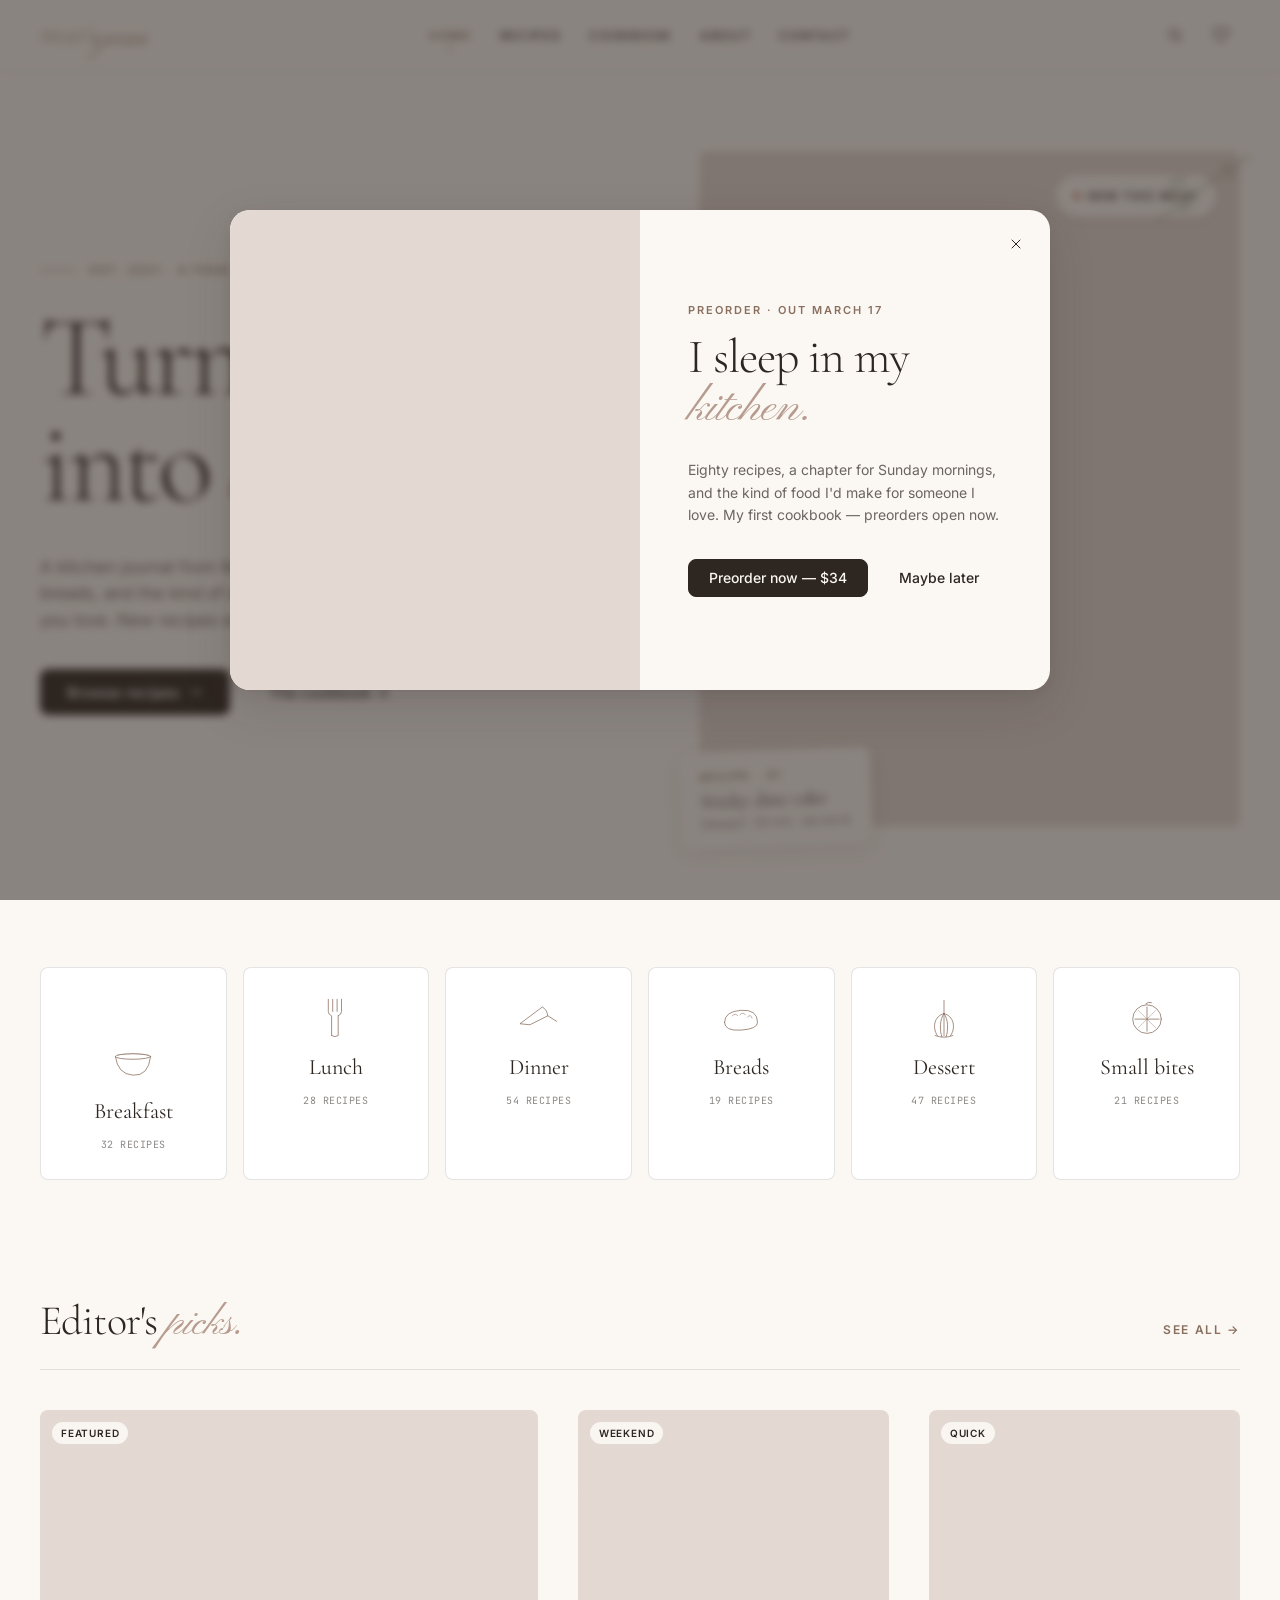
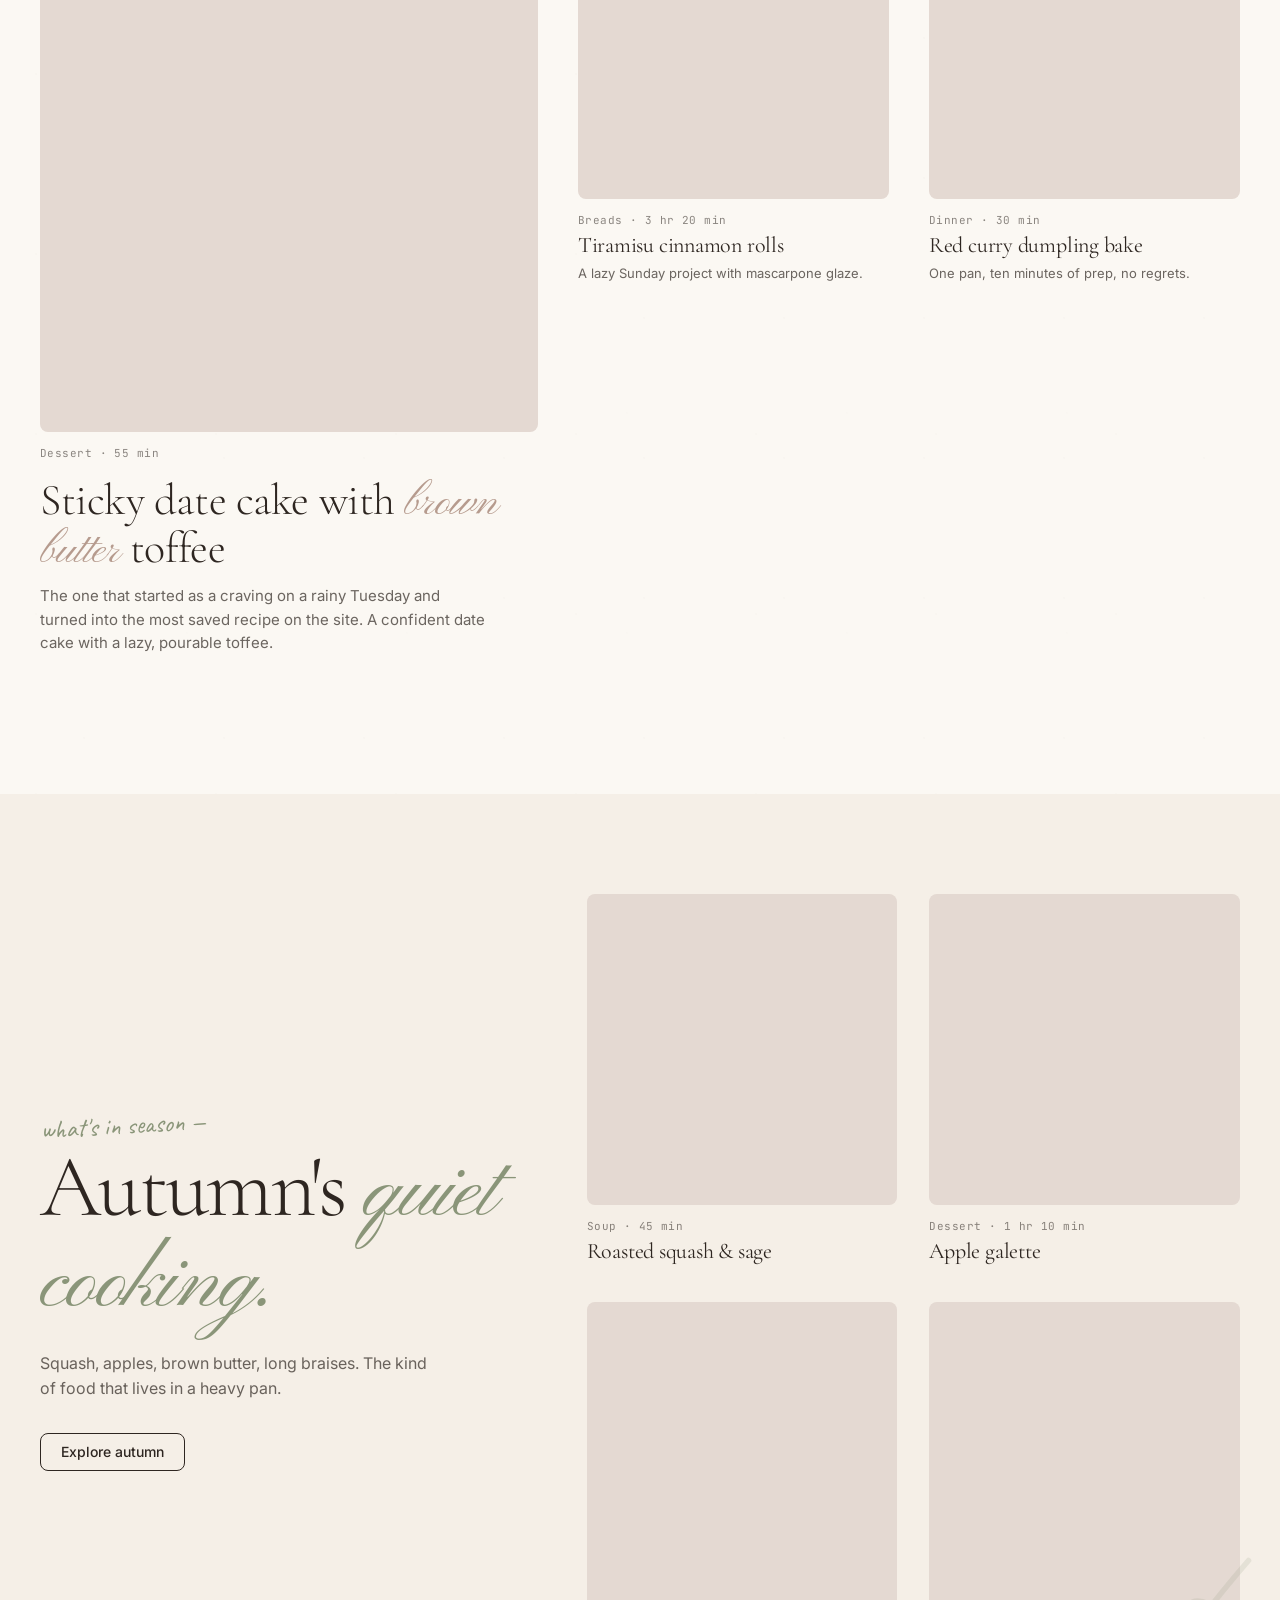
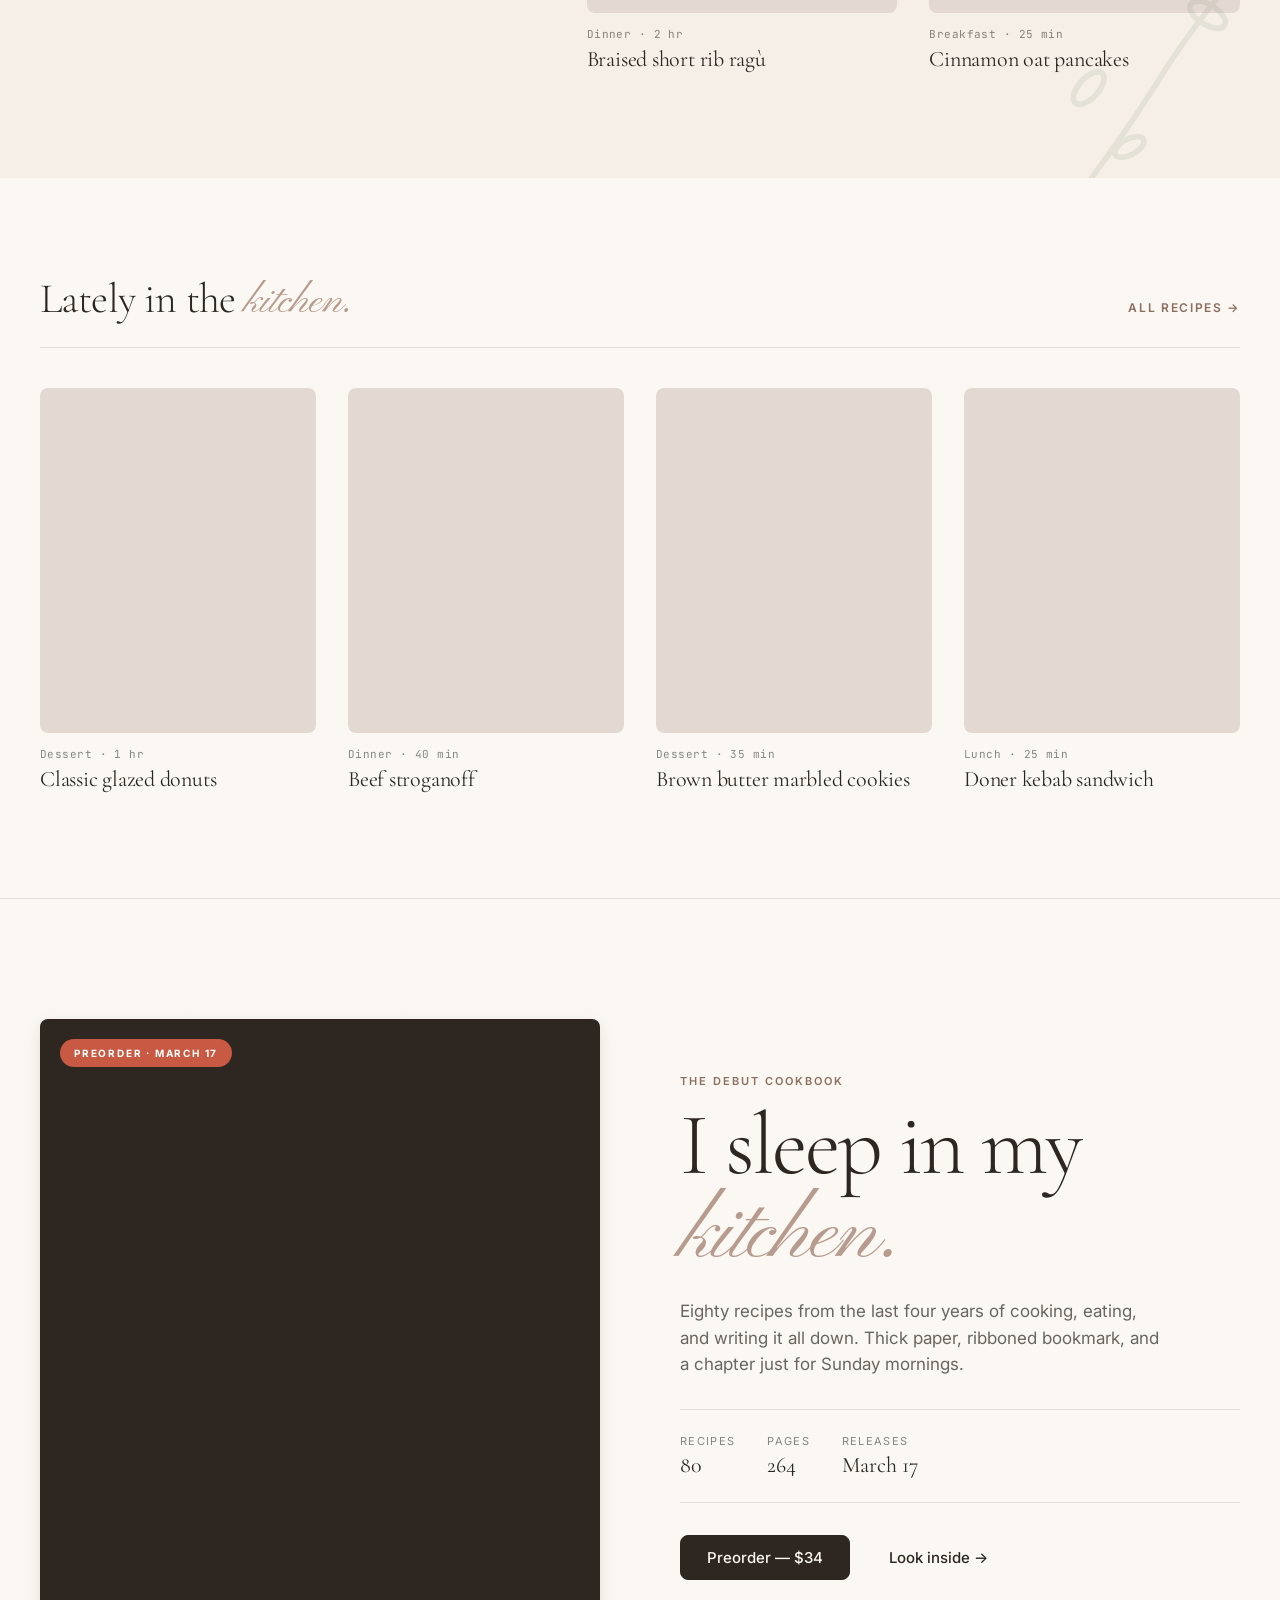
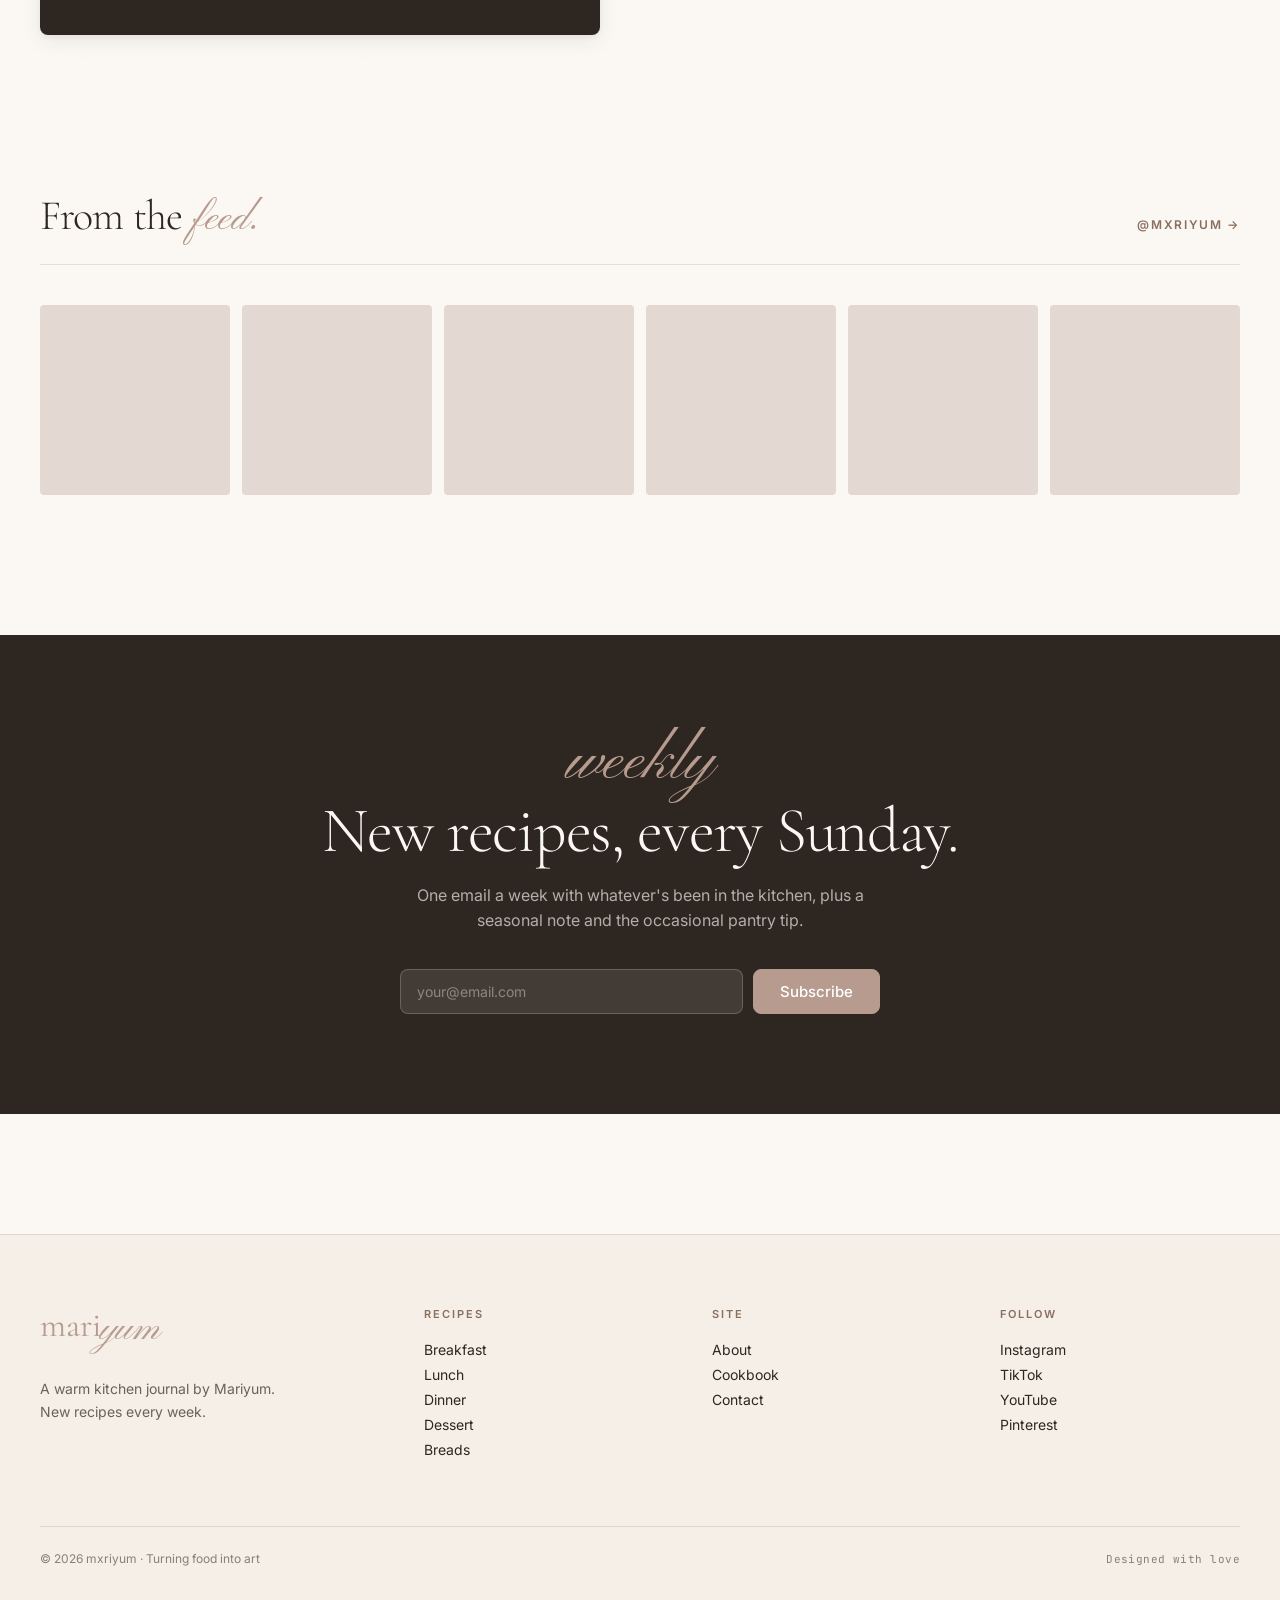
==== index.html @ 87e87f00 "rename home to index" ====
<!doctype html>
<html lang="en">
<head>
<meta charset="utf-8" />
<title>mxriyum — Turning food into art</title>
<meta name="viewport" content="width=device-width, initial-scale=1" />
<link rel="preconnect" href="https://fonts.googleapis.com">
<link rel="preconnect" href="https://fonts.gstatic.com" crossorigin>
<link href="https://fonts.googleapis.com/css2?family=Cormorant+Garamond:ital,wght@0,300;0,400;0,500;1,400&family=Pinyon+Script&family=Caveat:wght@400;500&family=Inter:wght@400;500;600;700&family=JetBrains+Mono:wght@400;500&display=swap" rel="stylesheet">
<link rel="stylesheet" href="site.css" />

<style>
  /* ─── HERO ─── */
  .hero {
    display: grid; grid-template-columns: 1.1fr 1fr; gap: 64px;
    padding: 80px 40px 100px;
    max-width: 1320px; margin: 0 auto;
    align-items: center;
    position: relative;
  }
  .hero-copy { position: relative; }
  .hero-eyebrow { display: flex; align-items: center; gap: 14px; margin-bottom: 28px; }
  .hero-eyebrow .line { flex: none; width: 36px; height: 1px; background: var(--walnut); }
  .hero h1 {
    font-family: 'Cormorant Garamond', serif; font-weight: 300;
    font-size: clamp(64px, 9vw, 124px);
    line-height: 0.92; letter-spacing: -0.035em;
    margin: 0 0 28px;
  }
  .hero h1 em { font-family: 'Pinyon Script', cursive; font-style: normal; color: var(--mauve); letter-spacing: 0; }
  .hero p { font-size: 17px; line-height: 1.55; color: var(--muted-dark); max-width: 44ch; margin: 0 0 36px; }
  .hero-actions { display: flex; gap: 12px; align-items: center; }
  .hero-actions .marginalia { margin-left: 20px; transform: rotate(-4deg); }

  .hero-img {
    aspect-ratio: 4/5;
    background: var(--mauve-100);
    border-radius: var(--r-md);
    background-image: url('https://images.unsplash.com/photo-1519915028121-7d3463d20b13?w=900&auto=format&fit=crop&q=80');
    background-size: cover; background-position: center;
    position: relative;
  }
  .hero-badge {
    position: absolute; top: 24px; right: 24px;
    background: var(--paper); padding: 14px 18px; border-radius: var(--r-pill);
    display: flex; align-items: center; gap: 8px;
    font-size: 11px; font-weight: 600; letter-spacing: 0.14em; text-transform: uppercase;
    box-shadow: var(--e-2);
  }
  .hero-badge .dot { width: 6px; height: 6px; border-radius: 50%; background: var(--tomato); }
  .hero-caption {
    position: absolute; bottom: -20px; left: -20px;
    background: var(--paper); padding: 18px 22px; border-radius: var(--r-md);
    max-width: 260px; box-shadow: var(--e-3);
    transform: rotate(-2deg);
  }
  .hero-caption .eyebrow { margin-bottom: 6px; }
  .hero-caption .name { font-family: 'Cormorant Garamond', serif; font-size: 20px; line-height: 1.1; margin-bottom: 4px; }
  .hero-caption .meta { font-size: 12px; color: var(--muted); }

  .sketch-hero {
    position: absolute; right: -24px; top: -24px;
    color: var(--sage); opacity: 0.5;
    transform: rotate(12deg);
  }

  /* ─── CATEGORY STRIP ─── */
  .cat-strip {
    padding: 40px 40px 80px;
    max-width: 1320px; margin: 0 auto;
    display: grid; grid-template-columns: repeat(6, 1fr); gap: 16px;
  }
  .cat {
    display: flex; flex-direction: column; align-items: center; gap: 14px;
    padding: 28px 12px; text-decoration: none; color: var(--ink);
    border: 1px solid var(--rule); border-radius: var(--r-md);
    background: #fff;
    transition: all 0.2s;
  }
  .cat:hover { border-color: var(--ink); transform: translateY(-2px); box-shadow: var(--e-2); }
  .cat .sketch { color: var(--walnut); }
  .cat .sketch svg { width: 44px; height: 44px; }
  .cat .name { font-family: 'Cormorant Garamond', serif; font-size: 22px; font-weight: 400; }
  .cat .count { font-family: 'JetBrains Mono', monospace; font-size: 10px; color: var(--muted); letter-spacing: 0.05em; }

  /* ─── EDITOR'S PICKS ─── */
  .picks {
    padding: 40px 40px 40px;
    max-width: 1320px; margin: 0 auto;
  }
  .picks-grid {
    display: grid; grid-template-columns: 1.6fr 1fr 1fr; gap: 40px;
  }
  .picks .feature .img { aspect-ratio: 4/5; background-image: url('https://images.unsplash.com/photo-1565299624946-b28f40a0ae38?w=1200&auto=format&fit=crop&q=80'); }
  .picks .b .img { background-image: url('https://images.unsplash.com/photo-1606313564200-e75d5e30476c?w=800&auto=format&fit=crop&q=80'); }
  .picks .c .img { background-image: url('https://images.unsplash.com/photo-1551024506-0bccd828d307?w=800&auto=format&fit=crop&q=80'); }
  .picks .feature .title { font-size: 44px; font-family: 'Cormorant Garamond', serif; font-weight: 300; line-height: 1; margin: 18px 0 10px; }
  .picks .feature .sub { font-size: 15px; line-height: 1.55; color: var(--muted-dark); max-width: 50ch; }

  /* ─── SEASONAL ─── */
  .seasonal {
    background: var(--cream);
    padding: 100px 40px;
    margin-top: 100px;
    position: relative;
    overflow: hidden;
  }
  .seasonal-inner { max-width: 1320px; margin: 0 auto; display: grid; grid-template-columns: 1fr 1.4fr; gap: 80px; align-items: center; }
  .seasonal-head .hand { font-size: 26px; color: var(--sage); display: block; margin-bottom: 12px; transform: rotate(-3deg); }
  .seasonal-head h2 { font-family: 'Cormorant Garamond', serif; font-weight: 300; font-size: clamp(56px, 7vw, 88px); line-height: 0.95; letter-spacing: -0.03em; margin: 0 0 24px; }
  .seasonal-head h2 em { font-family: 'Pinyon Script', cursive; font-style: normal; color: var(--sage); }
  .seasonal-head p { font-size: 16px; line-height: 1.55; color: var(--muted-dark); margin: 0 0 32px; max-width: 40ch; }
  .season-list { display: grid; grid-template-columns: repeat(2, 1fr); gap: 32px; }
  .season-sketch {
    position: absolute; bottom: -60px; right: -40px;
    color: var(--sage); opacity: 0.15;
    transform: rotate(-8deg);
  }
  .season-sketch svg { width: 320px; height: 320px; }

  /* ─── LATEST FEED ─── */
  .latest {
    padding: 100px 40px;
    max-width: 1320px; margin: 0 auto;
  }
  .latest-grid { display: grid; grid-template-columns: repeat(4, 1fr); gap: 32px; }

  /* ─── COOKBOOK SPOTLIGHT ─── */
  .cookbook-row {
    padding: 120px 40px;
    max-width: 1320px; margin: 0 auto;
    display: grid; grid-template-columns: 1fr 1fr; gap: 80px; align-items: center;
    border-top: 1px solid var(--rule);
    position: relative;
  }
  .book-img {
    aspect-ratio: 1/1.1;
    background: var(--ink);
    background-image: url('https://images.unsplash.com/photo-1544030288-e6e6108867e4?w=900&auto=format&fit=crop&q=80');
    background-size: cover; background-position: center;
    border-radius: var(--r-md);
    position: relative;
    box-shadow: var(--e-3);
  }
  .book-tag {
    position: absolute; top: 20px; left: 20px;
    background: var(--tomato); color: #fff;
    padding: 8px 14px; border-radius: var(--r-pill);
    font-size: 10px; font-weight: 700; letter-spacing: 0.18em; text-transform: uppercase;
  }
  .cookbook-copy h2 { font-family: 'Cormorant Garamond', serif; font-weight: 300; font-size: clamp(56px, 7vw, 88px); line-height: 0.95; letter-spacing: -0.03em; margin: 0 0 20px; }
  .cookbook-copy h2 em { font-family: 'Pinyon Script', cursive; font-style: normal; color: var(--mauve); }
  .cookbook-copy .meta { display: flex; gap: 32px; margin: 32px 0; padding: 24px 0; border-top: 1px solid var(--rule); border-bottom: 1px solid var(--rule); }
  .cookbook-copy .meta div .lbl { font-size: 11px; letter-spacing: 0.12em; text-transform: uppercase; color: var(--muted); margin-bottom: 4px; }
  .cookbook-copy .meta div .val { font-family: 'Cormorant Garamond', serif; font-size: 22px; }

  /* ─── INSTA ─── */
  .insta {
    padding: 40px 40px 100px;
    max-width: 1320px; margin: 0 auto;
  }
  .insta-grid { display: grid; grid-template-columns: repeat(6, 1fr); gap: 12px; }
  .insta-grid .cell { aspect-ratio: 1/1; background: var(--mauve-100); background-size: cover; background-position: center; border-radius: 4px; cursor: pointer; transition: transform 0.2s; position: relative; }
  .insta-grid .cell:hover { transform: scale(1.02); }
  .insta-grid .cell::after { content: ''; position: absolute; inset: 0; background: rgba(46,38,33,0); transition: background 0.2s; border-radius: 4px; }
  .insta-grid .cell:hover::after { background: rgba(46,38,33,0.1); }

  /* ─── NEWSLETTER ─── */
  .newsletter-block {
    background: var(--ink); color: var(--paper);
    padding: 100px 40px;
    margin-top: 40px;
  }
  .newsletter-block-inner { max-width: 900px; margin: 0 auto; text-align: center; position: relative; }
  .newsletter-block .script { font-size: 64px; color: var(--mauve); display: block; line-height: 0.9; margin-bottom: 6px; }
  .newsletter-block h2 { font-family: 'Cormorant Garamond', serif; font-weight: 300; font-size: clamp(42px, 5vw, 68px); letter-spacing: -0.02em; line-height: 1; margin: 0 0 20px; }
  .newsletter-block p { font-size: 16px; color: rgba(251,248,243,0.65); max-width: 48ch; margin: 0 auto 36px; line-height: 1.55; }
  .newsletter-ctrl { display: flex; gap: 10px; max-width: 480px; margin: 0 auto; }
  .newsletter-ctrl .input { background: rgba(251,248,243,0.1); border-color: rgba(251,248,243,0.2); color: var(--paper); }
  .newsletter-ctrl .input::placeholder { color: rgba(251,248,243,0.4); }
  .newsletter-ctrl .input:focus { background: rgba(251,248,243,0.15); border-color: var(--paper); box-shadow: 0 0 0 3px rgba(182,155,142,0.3); }
  .newsletter-ctrl .btn { background: var(--mauve); border-color: var(--mauve); color: #fff; }
  .newsletter-ctrl .btn:hover { background: var(--mauve-700); border-color: var(--mauve-700); }

  @media (max-width: 900px) {
    .hero { grid-template-columns: 1fr; padding: 48px 24px; gap: 48px; }
    .cat-strip { grid-template-columns: repeat(3, 1fr); }
    .picks-grid { grid-template-columns: 1fr; }
    .seasonal-inner { grid-template-columns: 1fr; }
    .latest-grid { grid-template-columns: repeat(2, 1fr); }
    .cookbook-row { grid-template-columns: 1fr; padding: 64px 24px; }
    .insta-grid { grid-template-columns: repeat(3, 1fr); }
    .footer-inner { grid-template-columns: 1fr 1fr; }
  }
</style>
</head>
<body>

<!-- NAV -->
<nav class="nav">
  <div class="nav-inner">
    <div class="nav-left">
      <a href="Home.html" style="text-decoration:none;"><span class="logo">mari<span class="yum">yum</span></span></a>
    </div>
    <div class="nav-links">
      <a class="nav-link active" href="Home.html">Home</a>
      <a class="nav-link" href="Browse.html">Recipes</a>
      <a class="nav-link" href="Cookbook.html">Cookbook</a>
      <a class="nav-link" href="About.html">About</a>
      <a class="nav-link" href="Contact.html">Contact</a>
    </div>
    <div class="nav-right">
      <button class="icon-btn" aria-label="Search"><svg viewBox="0 0 24 24" fill="none" stroke="currentColor" stroke-width="1.5" stroke-linecap="round"><circle cx="11" cy="11" r="6.5"/><path d="M20 20l-4.2-4.2"/></svg></button>
      <button class="icon-btn" aria-label="Save"><svg viewBox="0 0 24 24" fill="none" stroke="currentColor" stroke-width="1.5" stroke-linecap="round" stroke-linejoin="round"><path d="M20.8 4.6a5 5 0 00-7.1 0L12 6.4 10.3 4.6a5 5 0 00-7.1 7.1L12 20.5l8.8-8.8a5 5 0 000-7.1z"/></svg></button>
    </div>
  </div>
</nav>

<!-- SKETCHES -->
<svg xmlns="http://www.w3.org/2000/svg" style="display:none">
  <symbol id="sk-whisk" viewBox="0 0 80 80"><g fill="none" stroke="currentColor" stroke-width="1.4" stroke-linecap="round"><path d="M40 8 L40 32"/><path d="M40 32 C 22 36, 18 58, 28 72"/><path d="M40 32 C 58 36, 62 58, 52 72"/><path d="M40 32 C 32 42, 32 62, 36 74"/><path d="M40 32 C 48 42, 48 62, 44 74"/><path d="M40 32 L40 72"/><path d="M24 72 Q 40 78 56 72" /></g></symbol>
  <symbol id="sk-bowl" viewBox="0 0 80 80"><g fill="none" stroke="currentColor" stroke-width="1.4" stroke-linecap="round"><ellipse cx="40" cy="30" rx="32" ry="5"/><path d="M8 30 Q 12 62, 40 64 T 72 30"/><path d="M12 27 Q 40 22 68 27" opacity="0.4"/></g></symbol>
  <symbol id="sk-fork" viewBox="0 0 80 80"><g fill="none" stroke="currentColor" stroke-width="1.4" stroke-linecap="round"><path d="M26 6 V 28 Q 26 34 32 36 L 32 72"/><path d="M34 6 V 28"/><path d="M42 6 V 28"/><path d="M50 6 V 28 Q 50 34 44 36"/><path d="M32 72 Q 38 76 44 72 L 44 36"/></g></symbol>
  <symbol id="sk-sprig" viewBox="0 0 80 80"><g fill="none" stroke="currentColor" stroke-width="1.4" stroke-linecap="round"><path d="M14 68 Q 30 52, 40 40 T 66 14"/><ellipse cx="22" cy="40" rx="5" ry="2.5" transform="rotate(-40 22 40)"/><ellipse cx="54" cy="26" rx="5" ry="2.5" transform="rotate(40 54 26)"/><ellipse cx="30" cy="56" rx="4" ry="2" transform="rotate(-20 30 56)"/></g></symbol>
  <symbol id="sk-loaf" viewBox="0 0 80 80"><g fill="none" stroke="currentColor" stroke-width="1.4" stroke-linecap="round"><path d="M10 48 Q 10 28, 40 26 T 70 48 Q 70 60, 40 62 T 10 48 Z"/><path d="M24 36 Q 30 30, 34 36" opacity="0.7"/><path d="M38 34 Q 44 28, 48 34" opacity="0.7"/><path d="M52 38 Q 58 32, 60 40" opacity="0.7"/></g></symbol>
  <symbol id="sk-citrus" viewBox="0 0 80 80"><g fill="none" stroke="currentColor" stroke-width="1.4" stroke-linecap="round"><circle cx="40" cy="42" r="26"/><path d="M40 20 V 64"/><path d="M18 42 H 62"/><path d="M24 26 L 56 58" opacity="0.5"/><path d="M56 26 L 24 58" opacity="0.5"/><path d="M38 14 Q 42 10 48 12" /></g></symbol>
  <symbol id="sk-knife" viewBox="0 0 80 80"><g fill="none" stroke="currentColor" stroke-width="1.4" stroke-linecap="round"><path d="M6 50 L 46 20 Q 54 24 56 36 L 24 52 Z"/><path d="M56 36 L 72 46"/></g></symbol>
</svg>

<!-- HERO -->
<section class="hero">
  <div class="hero-copy">
    <div class="hero-eyebrow">
      <span class="line"></span>
      <span class="eyebrow">Est. 2021 · A food journal</span>
    </div>
    <h1>Turning food into <em>art.</em></h1>
    <p>A kitchen journal from Mariyum — slow mornings, Sunday breads, and the kind of dessert you'd make for someone you love. New recipes every week.</p>
    <div class="hero-actions">
      <a class="btn primary lg" href="Browse.html">Browse recipes <svg viewBox="0 0 24 24" fill="none" stroke="currentColor" stroke-width="1.5" stroke-linecap="round"><path d="M4 12h16M14 6l6 6-6 6"/></svg></a>
      <a class="btn ghost lg" href="Cookbook.html">The cookbook →</a>
    </div>
  </div>
  <div class="hero-img">
    <div class="hero-badge"><span class="dot"></span>New this week</div>
    <div class="hero-caption">
      <div class="eyebrow">Recipe · 01</div>
      <div class="name">Sticky date cake</div>
      <div class="meta">Dessert · 55 min · serves 8</div>
    </div>
    <div class="sketch-hero sketch"><svg width="120" height="120"><use href="#sk-sprig"/></svg></div>
  </div>
</section>

<!-- CATEGORY STRIP -->
<section class="cat-strip">
  <a class="cat" href="Browse.html?cat=breakfast"><span class="sketch"><svg><use href="#sk-egg"/></svg><svg><use href="#sk-bowl"/></svg></span><span class="name">Breakfast</span><span class="count">32 RECIPES</span></a>
  <a class="cat" href="Browse.html?cat=lunch"><span class="sketch"><svg><use href="#sk-fork"/></svg></span><span class="name">Lunch</span><span class="count">28 RECIPES</span></a>
  <a class="cat" href="Browse.html?cat=dinner"><span class="sketch"><svg><use href="#sk-knife"/></svg></span><span class="name">Dinner</span><span class="count">54 RECIPES</span></a>
  <a class="cat" href="Browse.html?cat=breads"><span class="sketch"><svg><use href="#sk-loaf"/></svg></span><span class="name">Breads</span><span class="count">19 RECIPES</span></a>
  <a class="cat" href="Browse.html?cat=dessert"><span class="sketch"><svg><use href="#sk-whisk"/></svg></span><span class="name">Dessert</span><span class="count">47 RECIPES</span></a>
  <a class="cat" href="Browse.html?cat=appetizers"><span class="sketch"><svg><use href="#sk-citrus"/></svg></span><span class="name">Small bites</span><span class="count">21 RECIPES</span></a>
</section>

<!-- EDITOR'S PICKS -->
<section class="picks">
  <div class="section-head">
    <h2>Editor's <em>picks.</em></h2>
    <a class="link" href="Browse.html">See all →</a>
  </div>
  <div class="picks-grid">
    <a class="recipe-card feature" href="Recipe.html">
      <div class="img">
        <div class="tag-strip"><span class="tag">Featured</span></div>
      </div>
      <span class="meta-mono">Dessert · 55 min</span>
      <div class="title" style="font-size:44px">Sticky date cake with <em style="font-family:'Pinyon Script',cursive;font-style:normal;color:var(--mauve)">brown butter</em> toffee</div>
      <div class="sub">The one that started as a craving on a rainy Tuesday and turned into the most saved recipe on the site. A confident date cake with a lazy, pourable toffee.</div>
    </a>
    <a class="recipe-card b" href="Recipe.html">
      <div class="img"><div class="tag-strip"><span class="tag">Weekend</span></div></div>
      <span class="meta-mono">Breads · 3 hr 20 min</span>
      <h3 class="title">Tiramisu cinnamon rolls</h3>
      <div class="sub">A lazy Sunday project with mascarpone glaze.</div>
    </a>
    <a class="recipe-card c" href="Recipe.html">
      <div class="img"><div class="tag-strip"><span class="tag">Quick</span></div></div>
      <span class="meta-mono">Dinner · 30 min</span>
      <h3 class="title">Red curry dumpling bake</h3>
      <div class="sub">One pan, ten minutes of prep, no regrets.</div>
    </a>
  </div>
</section>

<!-- SEASONAL -->
<section class="seasonal">
  <div class="seasonal-inner">
    <div class="seasonal-head">
      <span class="hand">what's in season —</span>
      <h2>Autumn's <em>quiet cooking.</em></h2>
      <p>Squash, apples, brown butter, long braises. The kind of food that lives in a heavy pan.</p>
      <a class="btn outline" href="Browse.html?season=autumn">Explore autumn</a>
    </div>
    <div class="season-list">
      <a class="recipe-card" href="Recipe.html">
        <div class="img" style="background-image:url('https://images.unsplash.com/photo-1476124369491-e7addf5db371?w=600&auto=format&fit=crop&q=80');aspect-ratio:1/1"></div>
        <span class="meta-mono">Soup · 45 min</span>
        <h3 class="title">Roasted squash &amp; sage</h3>
      </a>
      <a class="recipe-card" href="Recipe.html">
        <div class="img" style="background-image:url('https://images.unsplash.com/photo-1509440159596-0249088772ff?w=600&auto=format&fit=crop&q=80');aspect-ratio:1/1"></div>
        <span class="meta-mono">Dessert · 1 hr 10 min</span>
        <h3 class="title">Apple galette</h3>
      </a>
      <a class="recipe-card" href="Recipe.html">
        <div class="img" style="background-image:url('https://images.unsplash.com/photo-1585478259715-4aa86f58f7f9?w=600&auto=format&fit=crop&q=80');aspect-ratio:1/1"></div>
        <span class="meta-mono">Dinner · 2 hr</span>
        <h3 class="title">Braised short rib ragù</h3>
      </a>
      <a class="recipe-card" href="Recipe.html">
        <div class="img" style="background-image:url('https://images.unsplash.com/photo-1490818387583-1baba5e638af?w=600&auto=format&fit=crop&q=80');aspect-ratio:1/1"></div>
        <span class="meta-mono">Breakfast · 25 min</span>
        <h3 class="title">Cinnamon oat pancakes</h3>
      </a>
    </div>
  </div>
  <div class="season-sketch sketch"><svg><use href="#sk-sprig"/></svg></div>
</section>

<!-- LATEST -->
<section class="latest">
  <div class="section-head">
    <h2>Lately in the <em>kitchen.</em></h2>
    <a class="link" href="Browse.html">All recipes →</a>
  </div>
  <div class="latest-grid">
    <a class="recipe-card" href="Recipe.html">
      <div class="img" style="background-image:url('https://images.unsplash.com/photo-1587314168485-3236d6710814?w=600&auto=format&fit=crop&q=80')"></div>
      <span class="meta-mono">Dessert · 1 hr</span>
      <h3 class="title">Classic glazed donuts</h3>
    </a>
    <a class="recipe-card" href="Recipe.html">
      <div class="img" style="background-image:url('https://images.unsplash.com/photo-1568901346375-23c9450c58cd?w=600&auto=format&fit=crop&q=80')"></div>
      <span class="meta-mono">Dinner · 40 min</span>
      <h3 class="title">Beef stroganoff</h3>
    </a>
    <a class="recipe-card" href="Recipe.html">
      <div class="img" style="background-image:url('https://images.unsplash.com/photo-1486632024304-d6a0c5151a0f?w=600&auto=format&fit=crop&q=80')"></div>
      <span class="meta-mono">Dessert · 35 min</span>
      <h3 class="title">Brown butter marbled cookies</h3>
    </a>
    <a class="recipe-card" href="Recipe.html">
      <div class="img" style="background-image:url('https://images.unsplash.com/photo-1603360946369-dc9bb6258143?w=600&auto=format&fit=crop&q=80')"></div>
      <span class="meta-mono">Lunch · 25 min</span>
      <h3 class="title">Doner kebab sandwich</h3>
    </a>
  </div>
</section>

<!-- COOKBOOK -->
<section class="cookbook-row">
  <div class="book-img"><span class="book-tag">Preorder · March 17</span></div>
  <div class="cookbook-copy">
    <div class="eyebrow" style="margin-bottom:16px">The debut cookbook</div>
    <h2>I sleep in my <em>kitchen.</em></h2>
    <p style="font-size:17px; line-height:1.55; color:var(--muted-dark); max-width:44ch; margin:0">Eighty recipes from the last four years of cooking, eating, and writing it all down. Thick paper, ribboned bookmark, and a chapter just for Sunday mornings.</p>
    <div class="meta">
      <div><div class="lbl">Recipes</div><div class="val">80</div></div>
      <div><div class="lbl">Pages</div><div class="val">264</div></div>
      <div><div class="lbl">Releases</div><div class="val">March 17</div></div>
    </div>
    <div style="display:flex; gap:12px;">
      <a class="btn primary lg" href="Cookbook.html">Preorder — $34</a>
      <a class="btn ghost lg" href="Cookbook.html">Look inside →</a>
    </div>
  </div>
</section>

<!-- INSTA -->
<section class="insta">
  <div class="section-head">
    <h2>From the <em>feed.</em></h2>
    <a class="link" href="https://instagram.com/mxriyum">@mxriyum →</a>
  </div>
  <div class="insta-grid">
    <div class="cell" style="background-image:url('https://images.unsplash.com/photo-1565958011703-44f9829ba187?w=400&auto=format&fit=crop&q=80')"></div>
    <div class="cell" style="background-image:url('https://images.unsplash.com/photo-1606787366850-de6330128bfc?w=400&auto=format&fit=crop&q=80')"></div>
    <div class="cell" style="background-image:url('https://images.unsplash.com/photo-1482049016688-2d3e1b311543?w=400&auto=format&fit=crop&q=80')"></div>
    <div class="cell" style="background-image:url('https://images.unsplash.com/photo-1565299507177-b0ac66763828?w=400&auto=format&fit=crop&q=80')"></div>
    <div class="cell" style="background-image:url('https://images.unsplash.com/photo-1511690656952-34342bb7c2f2?w=400&auto=format&fit=crop&q=80')"></div>
    <div class="cell" style="background-image:url('https://images.unsplash.com/photo-1551782450-a2132b4ba21d?w=400&auto=format&fit=crop&q=80')"></div>
  </div>
</section>

<!-- NEWSLETTER -->
<section class="newsletter-block">
  <div class="newsletter-block-inner">
    <span class="script">weekly</span>
    <h2>New recipes, every Sunday.</h2>
    <p>One email a week with whatever's been in the kitchen, plus a seasonal note and the occasional pantry tip.</p>
    <form class="newsletter-ctrl" onsubmit="event.preventDefault(); this.querySelector('.btn').textContent='subscribed ♡';">
      <input class="input" placeholder="your@email.com"/>
      <button class="btn lg" type="submit">Subscribe</button>
    </form>
  </div>
</section>

<!-- FOOTER -->
<footer class="site-footer">
  <div class="footer-inner">
    <div class="footer-col">
      <span class="logo" style="font-size:34px; margin-bottom:16px; display:inline-flex;">mari<span class="yum">yum</span></span>
      <p style="margin-top:16px;">A warm kitchen journal by Mariyum.<br/>New recipes every week.</p>
    </div>
    <div class="footer-col">
      <h4>Recipes</h4>
      <a href="Browse.html?cat=breakfast">Breakfast</a>
      <a href="Browse.html?cat=lunch">Lunch</a>
      <a href="Browse.html?cat=dinner">Dinner</a>
      <a href="Browse.html?cat=dessert">Dessert</a>
      <a href="Browse.html?cat=breads">Breads</a>
    </div>
    <div class="footer-col">
      <h4>Site</h4>
      <a href="About.html">About</a>
      <a href="Cookbook.html">Cookbook</a>
      <a href="Contact.html">Contact</a>
    </div>
    <div class="footer-col">
      <h4>Follow</h4>
      <a href="#">Instagram</a>
      <a href="#">TikTok</a>
      <a href="#">YouTube</a>
      <a href="#">Pinterest</a>
    </div>
  </div>
  <div class="footer-bottom">
    <span>© 2026 mxriyum · Turning food into art</span>
    <span class="meta-mono">Designed with love</span>
  </div>
</footer>

<!-- COOKBOOK MODAL -->
<div class="modal-backdrop" id="cookbook-modal">
  <div class="modal">
    <button class="modal-close" data-close aria-label="Close"><svg width="16" height="16" viewBox="0 0 24 24" fill="none" stroke="currentColor" stroke-width="1.5" stroke-linecap="round"><path d="M6 6l12 12M18 6L6 18"/></svg></button>
    <div class="modal-img"></div>
    <div class="modal-body">
      <div class="eyebrow">Preorder · out March 17</div>
      <h2>I sleep in my <em>kitchen.</em></h2>
      <div class="sub">Eighty recipes, a chapter for Sunday mornings, and the kind of food I'd make for someone I love. My first cookbook — preorders open now.</div>
      <div style="display:flex; gap:10px;">
        <a class="btn primary" href="Cookbook.html">Preorder now — $34</a>
        <button class="btn ghost" data-close>Maybe later</button>
      </div>
    </div>
  </div>
</div>

<script src="site.js"></script>
</body>
</html>
---- site.css ----
/* mxriyum — shared design system CSS
   Used across all site pages. Tokens ported from the design system. */

:root {
  /* Color */
  --ink: #2E2621;
  --paper: #FBF8F3;
  --cream: #F5EFE7;
  --oat: #EBE3D6;
  --mauve: #B69B8E;
  --mauve-700: #7F6558;
  --mauve-100: #E4D9D2;
  --walnut: #8A6F5F;
  --sage: #8A9579;
  --tomato: #C85943;
  --butter: #E8B94D;
  --berry: #8A3A4E;

  --rule: rgba(46,38,33,0.12);
  --rule-strong: rgba(46,38,33,0.22);
  --muted: rgba(46,38,33,0.55);
  --muted-dark: rgba(46,38,33,0.7);

  /* Spacing */
  --sp-1: 2px; --sp-2: 4px; --sp-3: 8px; --sp-4: 12px;
  --sp-5: 16px; --sp-6: 20px; --sp-7: 24px; --sp-8: 32px;
  --sp-9: 40px; --sp-10: 48px; --sp-11: 64px; --sp-12: 96px;

  /* Radius */
  --r-sm: 4px; --r-md: 8px; --r-lg: 12px; --r-xl: 20px; --r-pill: 999px;

  /* Elevation */
  --e-1: 0 1px 2px rgba(46,38,33,0.06);
  --e-2: 0 2px 8px rgba(46,38,33,0.06), 0 1px 2px rgba(46,38,33,0.04);
  --e-3: 0 6px 20px rgba(46,38,33,0.08), 0 2px 6px rgba(46,38,33,0.05);
  --e-4: 0 16px 48px rgba(46,38,33,0.14), 0 4px 12px rgba(46,38,33,0.08);
}

* { box-sizing: border-box; }
html, body {
  margin: 0; padding: 0;
  background: var(--paper);
  color: var(--ink);
  font-family: 'Inter', -apple-system, BlinkMacSystemFont, 'Segoe UI', system-ui, sans-serif;
  -webkit-font-smoothing: antialiased;
  text-rendering: optimizeLegibility;
  /* paper grain — subtle noise */
  background-image:
    radial-gradient(circle at 20% 30%, rgba(138, 111, 95, 0.025) 0.5px, transparent 1px),
    radial-gradient(circle at 60% 70%, rgba(46, 38, 33, 0.02) 0.5px, transparent 1px),
    radial-gradient(circle at 85% 15%, rgba(138, 149, 121, 0.02) 0.5px, transparent 1px);
  background-size: 180px 180px, 140px 140px, 220px 220px;
}

/* Typography */
.display-serif { font-family: 'Cormorant Garamond', serif; font-weight: 300; letter-spacing: -0.02em; line-height: 0.98; }
.script { font-family: 'Pinyon Script', cursive; }
.hand { font-family: 'Caveat', cursive; font-weight: 400; }
.eyebrow { font-size: 11px; letter-spacing: 0.18em; text-transform: uppercase; font-weight: 600; color: var(--walnut); }
.meta-mono { font-family: 'JetBrains Mono', monospace; font-size: 11px; letter-spacing: 0.04em; color: var(--muted); }

/* Logo */
.logo { font-family: 'Cormorant Garamond', serif; font-weight: 400; display: inline-flex; align-items: baseline; color: var(--mauve); line-height: 1; white-space: nowrap; }
.logo .yum { font-family: 'Pinyon Script', cursive; font-size: 1.15em; margin-left: -0.03em; transform: translateY(0.08em); display: inline-block; letter-spacing: -0.01em; }

/* ─── TOP NAV ─── */
.nav {
  position: sticky; top: 0; z-index: 50;
  background: rgba(251, 248, 243, 0.92);
  backdrop-filter: saturate(1.2) blur(12px);
  -webkit-backdrop-filter: saturate(1.2) blur(12px);
  border-bottom: 1px solid var(--rule);
}
.nav-inner {
  max-width: 1320px;
  margin: 0 auto;
  padding: 16px 40px;
  display: grid;
  grid-template-columns: 1fr auto 1fr;
  align-items: center;
  gap: 32px;
}
.nav-left { display: flex; align-items: center; gap: 28px; }
.nav-right { display: flex; align-items: center; gap: 8px; justify-self: end; }
.nav .logo { font-size: 30px; }

.nav-links { display: flex; gap: 28px; justify-self: center; }
.nav-link {
  font-size: 12px; font-weight: 500;
  color: var(--ink);
  text-decoration: none;
  letter-spacing: 0.14em;
  text-transform: uppercase;
  padding: 6px 0;
  position: relative;
  transition: color 0.15s;
}
.nav-link:hover { color: var(--mauve-700); }
.nav-link.active { color: var(--mauve-700); }
.nav-link.active::after {
  content: ''; position: absolute; bottom: -2px; left: 50%; transform: translateX(-50%);
  width: 4px; height: 4px; border-radius: 50%; background: var(--mauve);
}

.icon-btn {
  width: 38px; height: 38px; border-radius: 50%;
  background: transparent; border: 1px solid transparent;
  display: inline-flex; align-items: center; justify-content: center;
  color: var(--ink); cursor: pointer;
  transition: background 0.15s;
}
.icon-btn:hover { background: var(--cream); }
.icon-btn svg { width: 18px; height: 18px; }

/* ─── BUTTONS ─── */
.btn {
  font-family: 'Inter', sans-serif; font-weight: 500;
  border-radius: var(--r-md);
  border: 1px solid transparent;
  cursor: pointer;
  display: inline-flex; align-items: center; justify-content: center;
  gap: 8px;
  transition: all 0.15s ease;
  font-size: 14px; padding: 11px 20px;
  line-height: 1;
  text-decoration: none;
}
.btn svg { width: 16px; height: 16px; flex-shrink: 0; }
.btn.sm { font-size: 12px; padding: 8px 14px; }
.btn.lg { font-size: 15px; padding: 14px 26px; }
.btn.primary { background: var(--ink); color: var(--paper); border-color: var(--ink); }
.btn.primary:hover { background: #1C1613; }
.btn.outline { background: transparent; color: var(--ink); border-color: var(--ink); }
.btn.outline:hover { background: var(--ink); color: var(--paper); }
.btn.secondary { background: var(--mauve); color: #fff; border-color: var(--mauve); }
.btn.secondary:hover { background: var(--mauve-700); border-color: var(--mauve-700); }
.btn.ghost { background: transparent; color: var(--ink); }
.btn.ghost:hover { background: var(--cream); }
.btn.pill { border-radius: var(--r-pill); }

/* ─── FORM ─── */
.input {
  font-family: 'Inter', sans-serif; font-size: 14px;
  padding: 12px 16px;
  background: var(--paper);
  border: 1px solid var(--rule);
  border-radius: var(--r-md);
  color: var(--ink);
  width: 100%;
  transition: border-color 0.15s, background 0.15s, box-shadow 0.15s;
  line-height: 1.4;
}
.input:focus {
  outline: none; border-color: var(--ink); background: #fff;
  box-shadow: 0 0 0 3px rgba(182,155,142,0.22);
}
.input::placeholder { color: var(--muted); }

/* ─── Chip ─── */
.chip {
  display: inline-flex; align-items: center; gap: 6px;
  padding: 7px 14px;
  font-size: 12px; font-weight: 500;
  background: var(--paper);
  border: 1px solid var(--rule);
  border-radius: var(--r-pill);
  color: var(--ink);
  cursor: pointer;
  transition: all 0.15s;
  text-decoration: none;
  white-space: nowrap;
}
.chip:hover { border-color: var(--ink); }
.chip.active { background: var(--ink); color: var(--paper); border-color: var(--ink); }
.chip.sage   { background: rgba(138,149,121,0.15); border-color: rgba(138,149,121,0.4); color: #5A6B4A; }
.chip.tomato { background: rgba(200,89,67,0.10); border-color: rgba(200,89,67,0.35); color: var(--tomato); }
.chip.butter { background: rgba(232,185,77,0.15); border-color: rgba(232,185,77,0.4); color: #8A6A1A; }

/* ─── FOOTER ─── */
.site-footer {
  margin-top: 120px;
  padding: 72px 40px 48px;
  border-top: 1px solid var(--rule);
  background: var(--cream);
}
.footer-inner { max-width: 1320px; margin: 0 auto; display: grid; grid-template-columns: 1.4fr 1fr 1fr 1fr; gap: 48px; }
.footer-col h4 { font-size: 11px; letter-spacing: 0.18em; text-transform: uppercase; font-weight: 600; color: var(--walnut); margin: 0 0 16px; }
.footer-col a { display: block; color: var(--ink); text-decoration: none; font-size: 14px; padding: 4px 0; }
.footer-col a:hover { color: var(--mauve-700); }
.footer-col p { font-size: 14px; color: var(--muted-dark); line-height: 1.6; margin: 0; }
.footer-bottom { max-width: 1320px; margin: 64px auto 0; padding-top: 24px; border-top: 1px solid var(--rule); display: flex; justify-content: space-between; align-items: center; font-size: 12px; color: var(--muted); }

/* ─── COOKBOOK POPUP ─── */
.modal-backdrop {
  position: fixed; inset: 0; z-index: 100;
  background: rgba(46,38,33,0.55);
  backdrop-filter: blur(4px);
  display: flex; align-items: center; justify-content: center;
  padding: 24px;
  opacity: 0; pointer-events: none;
  transition: opacity 0.3s;
}
.modal-backdrop.show { opacity: 1; pointer-events: auto; }
.modal {
  background: var(--paper);
  border-radius: var(--r-xl);
  max-width: 820px; width: 100%;
  max-height: 90vh;
  box-shadow: var(--e-4);
  display: grid; grid-template-columns: 1fr 1fr;
  overflow: hidden;
  position: relative;
  transform: translateY(20px) scale(0.98);
  transition: transform 0.3s;
}
.modal-backdrop.show .modal { transform: translateY(0) scale(1); }
.modal-close {
  position: absolute; top: 16px; right: 16px; z-index: 2;
  width: 36px; height: 36px; border-radius: 50%;
  background: rgba(251,248,243,0.9);
  border: none; cursor: pointer;
  display: flex; align-items: center; justify-content: center;
  color: var(--ink);
}
.modal-img {
  background: var(--mauve-100);
  background-image: url('https://images.unsplash.com/photo-1589308078059-be1415eab4c3?w=600&auto=format&fit=crop&q=80');
  background-size: cover; background-position: center;
  min-height: 480px;
}
.modal-body { padding: 56px 48px; display: flex; flex-direction: column; justify-content: center; }
.modal-body .eyebrow { margin-bottom: 16px; }
.modal-body h2 { font-family: 'Cormorant Garamond', serif; font-weight: 300; font-size: 48px; letter-spacing: -0.02em; line-height: 1; margin: 0 0 6px; }
.modal-body h2 em { font-family: 'Pinyon Script', cursive; font-style: normal; color: var(--mauve); }
.modal-body .sub { font-size: 14px; color: var(--muted-dark); line-height: 1.6; margin: 20px 0 32px; }
.modal-body .btn { align-self: flex-start; }

@media (max-width: 720px) {
  .modal { grid-template-columns: 1fr; }
  .modal-img { min-height: 240px; }
  .modal-body { padding: 32px 24px; }
}

/* ─── Sketch (SVG) helpers ─── */
.sketch { color: var(--walnut); display: inline-block; }
.sketch svg { display: block; }

/* ─── Recipe card ─── */
.recipe-card {
  display: block;
  text-decoration: none;
  color: var(--ink);
  background: transparent;
  border-radius: var(--r-md);
  transition: transform 0.3s ease;
}
.recipe-card:hover { transform: translateY(-2px); }
.recipe-card .img {
  aspect-ratio: 4 / 5;
  background: var(--mauve-100);
  background-size: cover; background-position: center;
  border-radius: var(--r-md);
  margin-bottom: 14px;
  overflow: hidden;
  position: relative;
}
.recipe-card .meta-mono { display: block; margin-bottom: 6px; }
.recipe-card .title { font-family: 'Cormorant Garamond', serif; font-weight: 400; font-size: 22px; line-height: 1.15; letter-spacing: -0.01em; margin: 0 0 6px; }
.recipe-card .sub { font-size: 13px; color: var(--muted-dark); line-height: 1.4; }

/* Tag strip */
.tag-strip { display: flex; gap: 6px; position: absolute; top: 12px; left: 12px; }
.tag-strip .tag { background: rgba(251,248,243,0.92); backdrop-filter: blur(6px); font-size: 10px; font-weight: 600; letter-spacing: 0.08em; text-transform: uppercase; padding: 5px 9px; border-radius: var(--r-pill); color: var(--ink); }

/* Section heads */
.section-head {
  display: flex; justify-content: space-between; align-items: baseline;
  padding-bottom: 24px; border-bottom: 1px solid var(--rule);
  margin-bottom: 40px; gap: 24px;
}
.section-head h2 { font-family: 'Cormorant Garamond', serif; font-weight: 300; font-size: 42px; margin: 0; letter-spacing: -0.02em; line-height: 1; }
.section-head h2 em { font-family: 'Pinyon Script', cursive; font-style: normal; color: var(--mauve); }
.section-head .link { font-size: 12px; letter-spacing: 0.14em; text-transform: uppercase; font-weight: 600; color: var(--walnut); text-decoration: none; }
.section-head .link:hover { color: var(--ink); }

/* container */
.container { max-width: 1320px; margin: 0 auto; padding: 0 40px; }

/* marginalia (handwritten notes) */
.marginalia {
  font-family: 'Caveat', cursive;
  font-size: 22px;
  color: var(--walnut);
  line-height: 1.2;
}
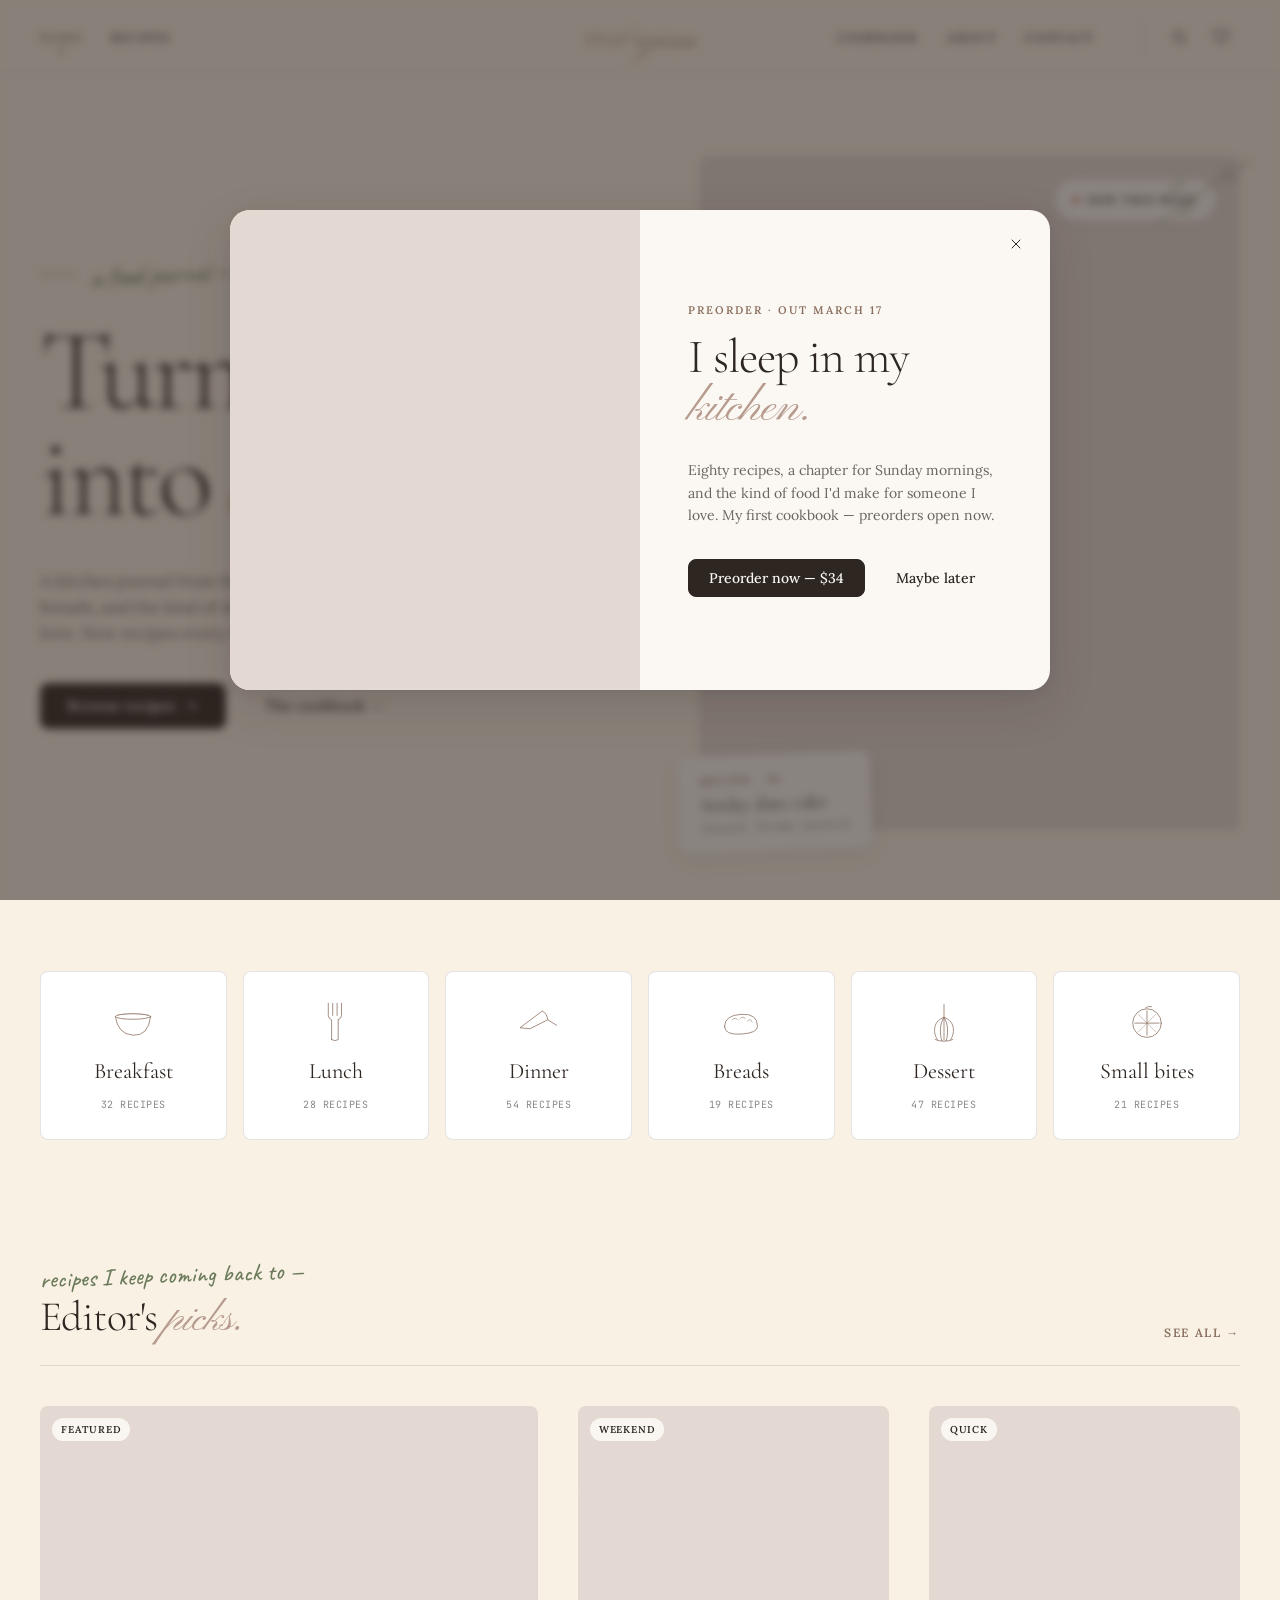
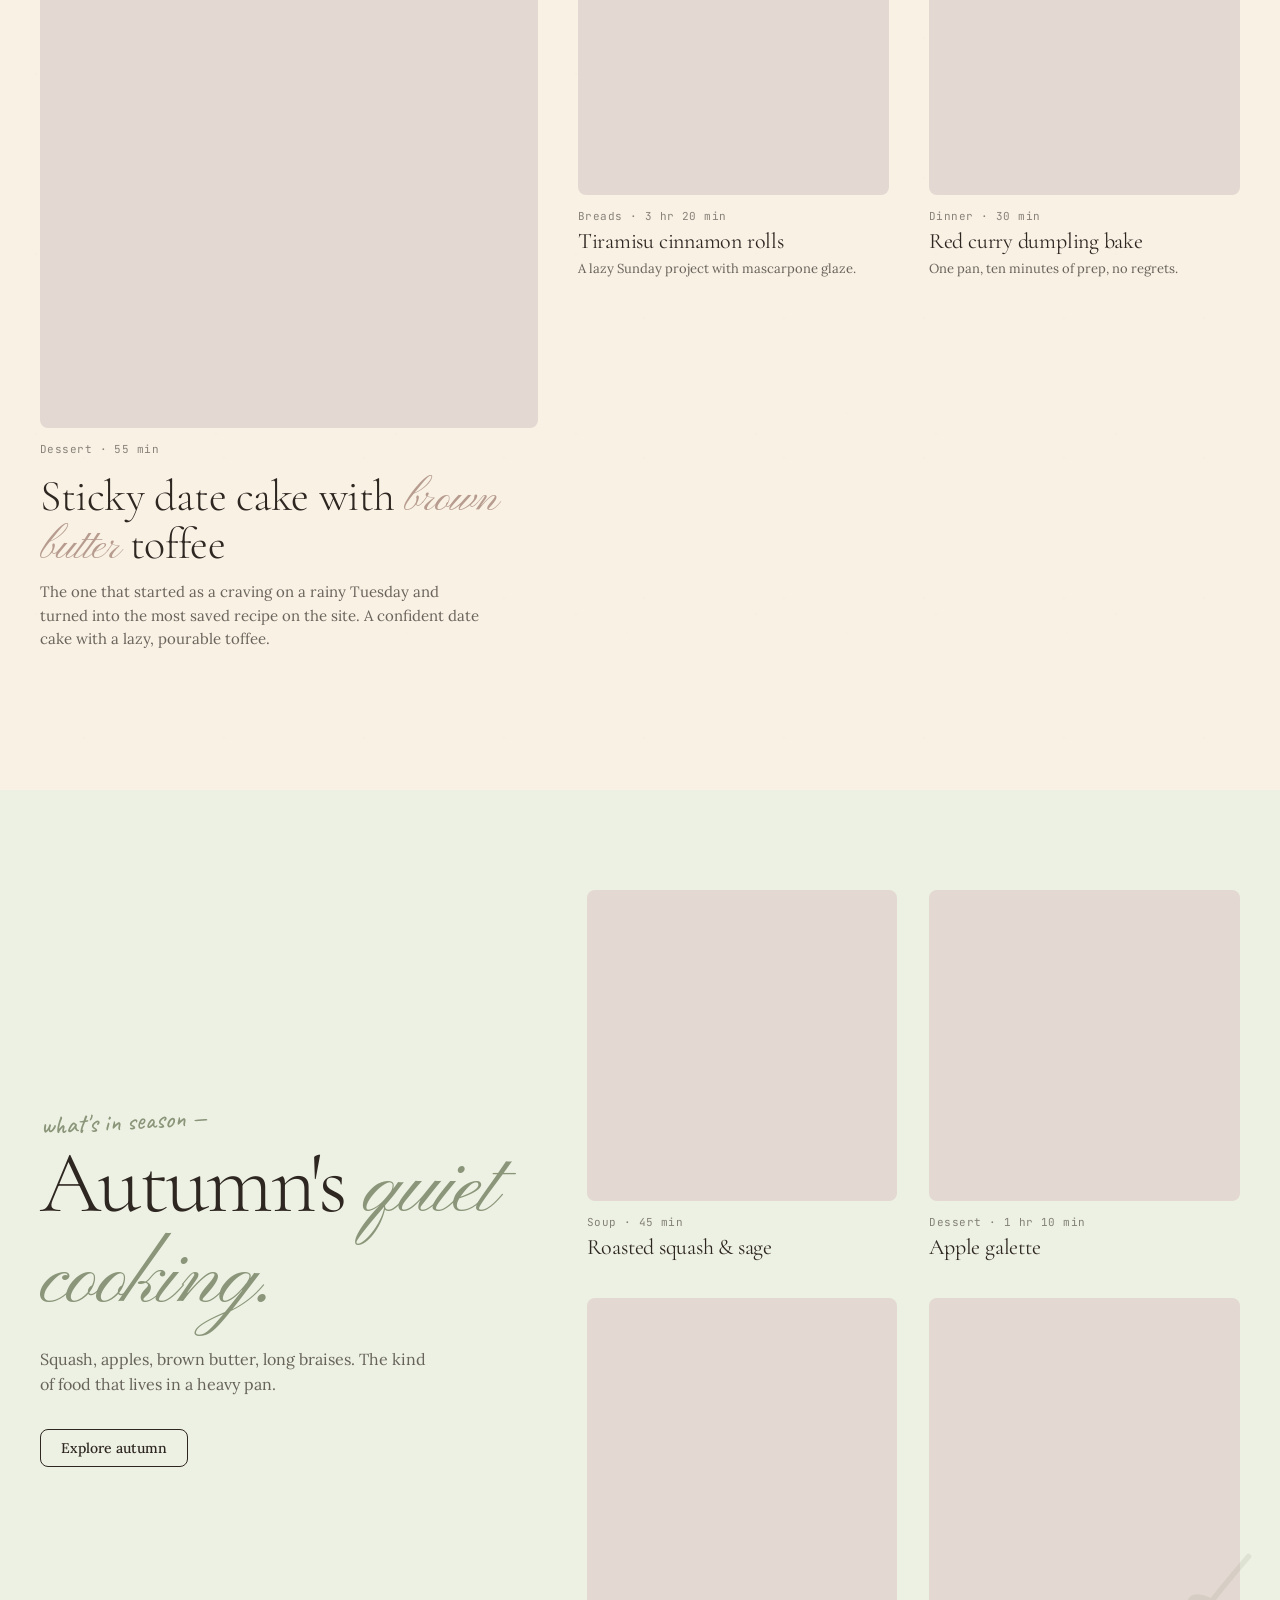
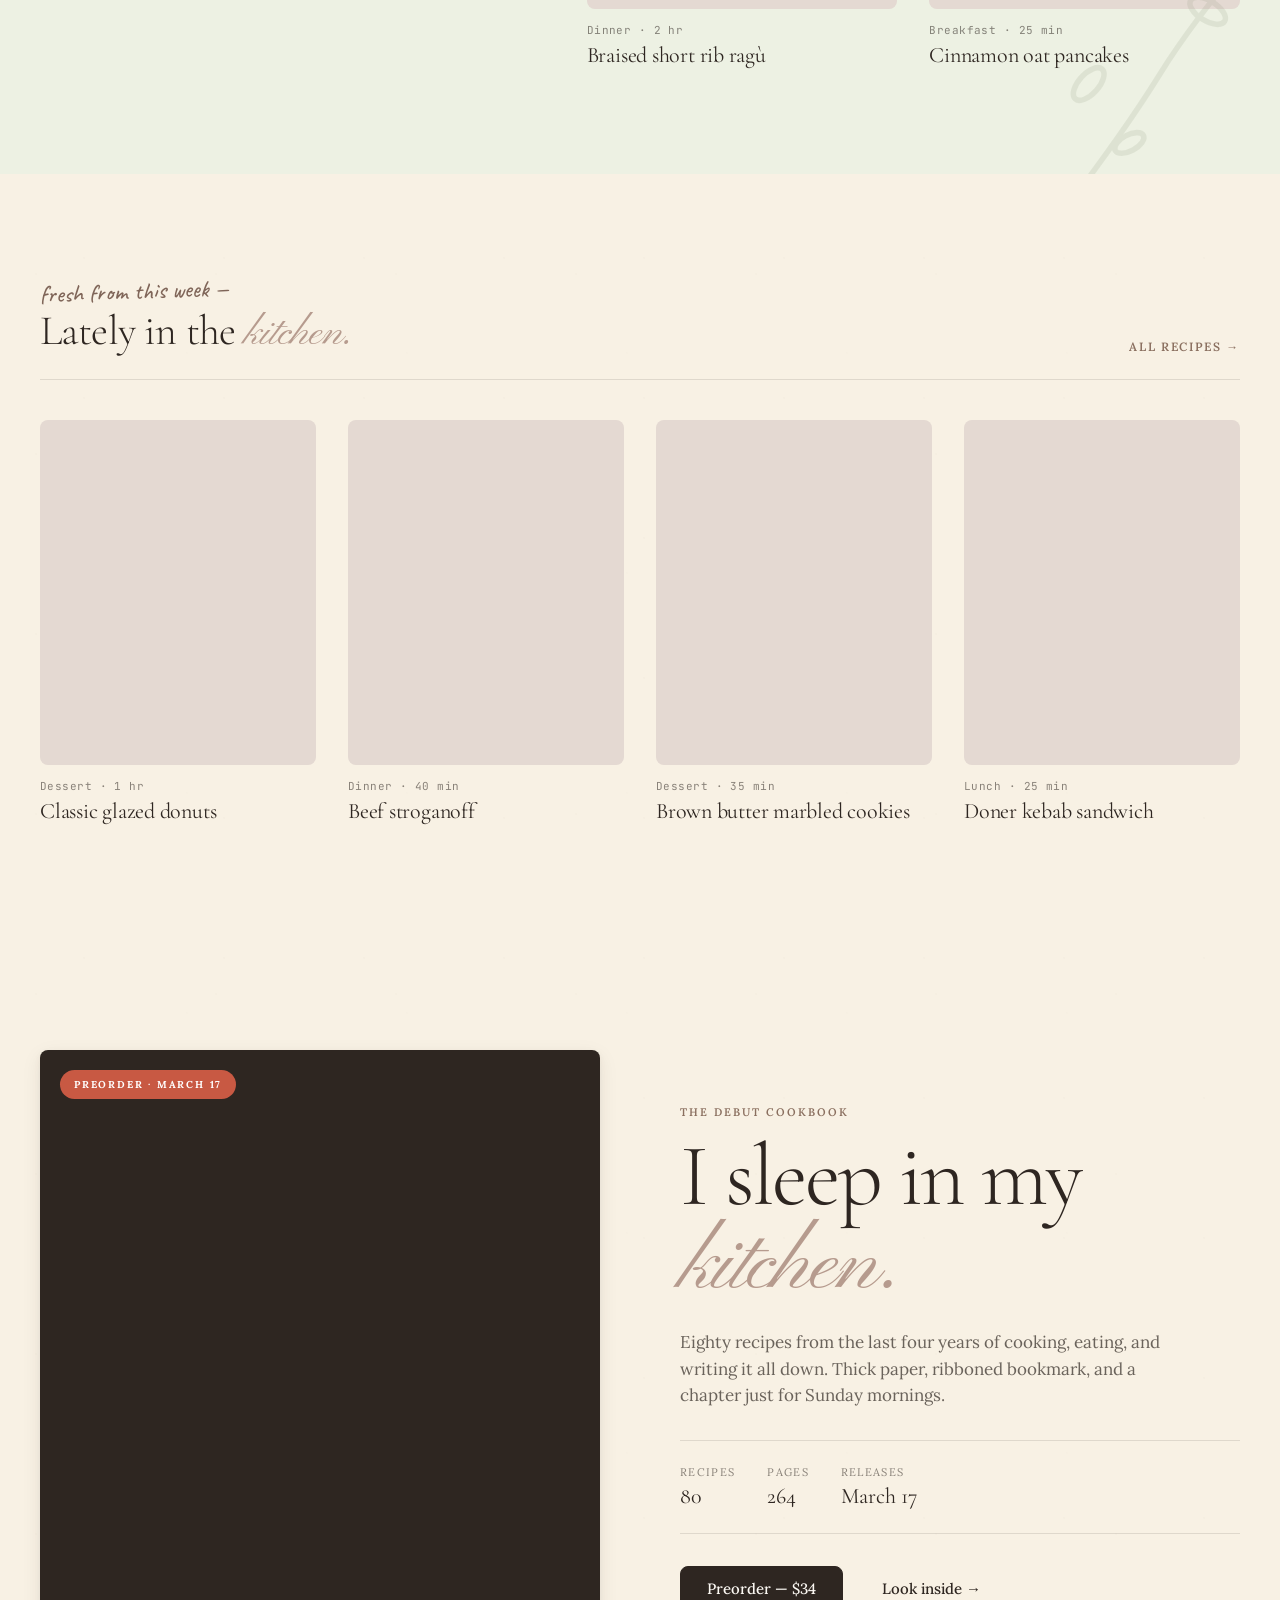
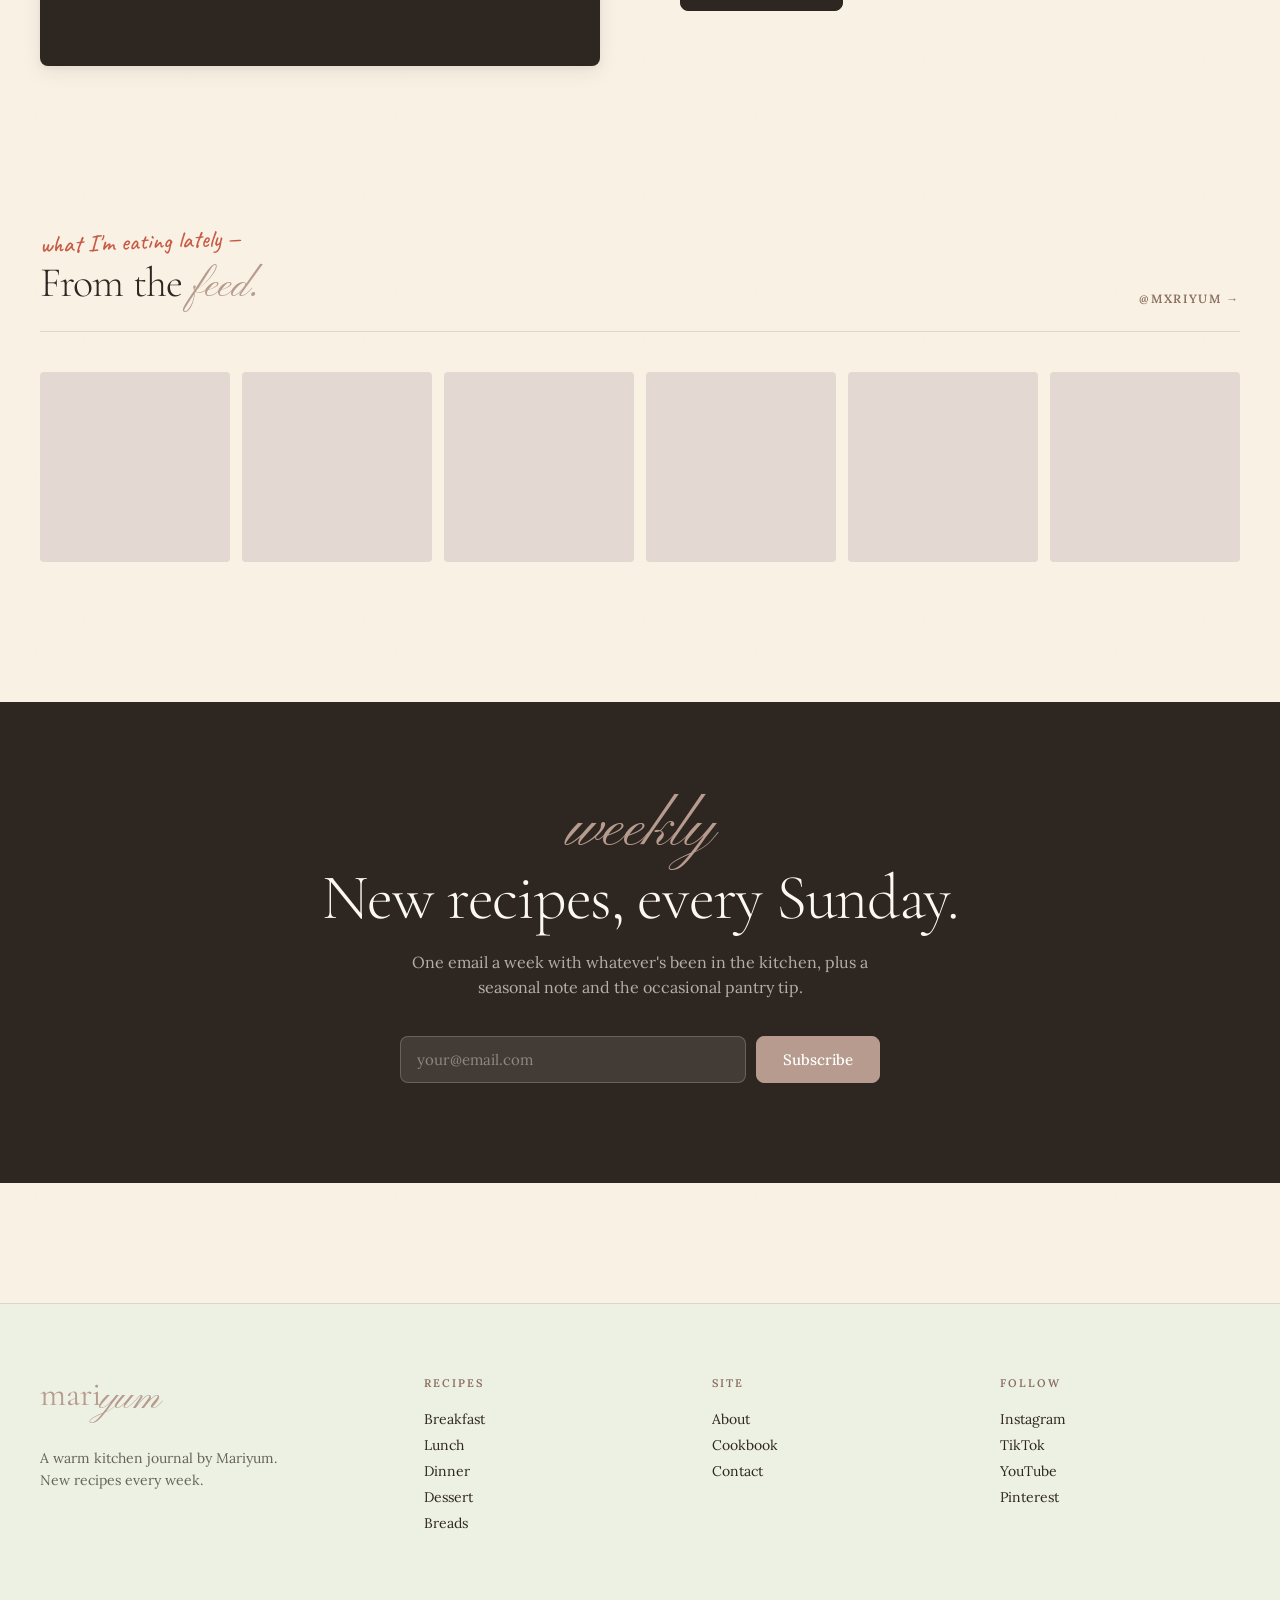
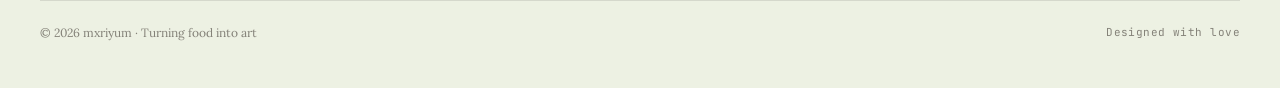
==== commit 8f5e2ad7: "fix breakfast icon alignment" ====
--- a/index.html
+++ b/index.html
@@ -6,7 +6,7 @@
 <meta name="viewport" content="width=device-width, initial-scale=1" />
 <link rel="preconnect" href="https://fonts.googleapis.com">
 <link rel="preconnect" href="https://fonts.gstatic.com" crossorigin>
-<link href="https://fonts.googleapis.com/css2?family=Cormorant+Garamond:ital,wght@0,300;0,400;0,500;1,400&family=Pinyon+Script&family=Caveat:wght@400;500&family=Inter:wght@400;500;600;700&family=JetBrains+Mono:wght@400;500&display=swap" rel="stylesheet">
+<link href="https://fonts.googleapis.com/css2?family=Cormorant+Garamond:ital,wght@0,300;0,400;0,500;1,400&family=Pinyon+Script&family=Caveat:wght@400;500;600;700&family=Lora:ital,wght@0,400;0,500;0,600;0,700;1,400;1,500&family=Inter:wght@400;500;600;700&family=JetBrains+Mono:wght@400;500&display=swap" rel="stylesheet">
 <link rel="stylesheet" href="site.css" />
 
 <style>
@@ -20,7 +20,8 @@
   }
   .hero-copy { position: relative; }
   .hero-eyebrow { display: flex; align-items: center; gap: 14px; margin-bottom: 28px; }
-  .hero-eyebrow .line { flex: none; width: 36px; height: 1px; background: var(--walnut); }
+  .hero-eyebrow .line { flex: none; width: 36px; height: 1px; background: var(--sage-deep); }
+  .hero-eyebrow .hand { font-size: 26px; color: var(--sage-deep); transform: rotate(-3deg); }
   .hero h1 {
     font-family: 'Cormorant Garamond', serif; font-weight: 300;
     font-size: clamp(64px, 9vw, 124px);
@@ -99,7 +100,7 @@
 
   /* ─── SEASONAL ─── */
   .seasonal {
-    background: var(--cream);
+    background: var(--sage-tint);
     padding: 100px 40px;
     margin-top: 100px;
     position: relative;
@@ -130,7 +131,6 @@
     padding: 120px 40px;
     max-width: 1320px; margin: 0 auto;
     display: grid; grid-template-columns: 1fr 1fr; gap: 80px; align-items: center;
-    border-top: 1px solid var(--rule);
     position: relative;
   }
   .book-img {
@@ -199,19 +199,21 @@
 <!-- NAV -->
 <nav class="nav">
   <div class="nav-inner">
-    <div class="nav-left">
-      <a href="Home.html" style="text-decoration:none;"><span class="logo">mari<span class="yum">yum</span></span></a>
-    </div>
-    <div class="nav-links">
-      <a class="nav-link active" href="Home.html">Home</a>
-      <a class="nav-link" href="Browse.html">Recipes</a>
-      <a class="nav-link" href="Cookbook.html">Cookbook</a>
-      <a class="nav-link" href="About.html">About</a>
-      <a class="nav-link" href="Contact.html">Contact</a>
-    </div>
-    <div class="nav-right">
-      <button class="icon-btn" aria-label="Search"><svg viewBox="0 0 24 24" fill="none" stroke="currentColor" stroke-width="1.5" stroke-linecap="round"><circle cx="11" cy="11" r="6.5"/><path d="M20 20l-4.2-4.2"/></svg></button>
-      <button class="icon-btn" aria-label="Save"><svg viewBox="0 0 24 24" fill="none" stroke="currentColor" stroke-width="1.5" stroke-linecap="round" stroke-linejoin="round"><path d="M20.8 4.6a5 5 0 00-7.1 0L12 6.4 10.3 4.6a5 5 0 00-7.1 7.1L12 20.5l8.8-8.8a5 5 0 000-7.1z"/></svg></button>
+    <div class="nav-links-left">
+        <a class="nav-link active" href="index.html">Home</a>
+        <a class="nav-link" href="Browse.html">Recipes</a>
+    </div>
+    <div class="nav-center">
+      <a href="index.html" style="text-decoration:none;"><span class="logo">mari<span class="yum">yum</span></span></a>
+    </div>
+    <div class="nav-links-right">
+        <a class="nav-link" href="Cookbook.html">Cookbook</a>
+        <a class="nav-link" href="About.html">About</a>
+        <a class="nav-link" href="Contact.html">Contact</a>
+      <span class="nav-icons">
+        <button class="icon-btn" aria-label="Search"><svg viewBox="0 0 24 24" fill="none" stroke="currentColor" stroke-width="1.5" stroke-linecap="round"><circle cx="11" cy="11" r="6.5"/><path d="M20 20l-4.2-4.2"/></svg></button>
+        <button class="icon-btn" aria-label="Save"><svg viewBox="0 0 24 24" fill="none" stroke="currentColor" stroke-width="1.5" stroke-linecap="round" stroke-linejoin="round"><path d="M20.8 4.6a5 5 0 00-7.1 0L12 6.4 10.3 4.6a5 5 0 00-7.1 7.1L12 20.5l8.8-8.8a5 5 0 000-7.1z"/></svg></button>
+      </span>
     </div>
   </div>
 </nav>
@@ -232,7 +234,7 @@
   <div class="hero-copy">
     <div class="hero-eyebrow">
       <span class="line"></span>
-      <span class="eyebrow">Est. 2021 · A food journal</span>
+      <span class="hand">a food journal —</span>
     </div>
     <h1>Turning food into <em>art.</em></h1>
     <p>A kitchen journal from Mariyum — slow mornings, Sunday breads, and the kind of dessert you'd make for someone you love. New recipes every week.</p>
@@ -254,7 +256,7 @@
 
 <!-- CATEGORY STRIP -->
 <section class="cat-strip">
-  <a class="cat" href="Browse.html?cat=breakfast"><span class="sketch"><svg><use href="#sk-egg"/></svg><svg><use href="#sk-bowl"/></svg></span><span class="name">Breakfast</span><span class="count">32 RECIPES</span></a>
+  <a class="cat" href="Browse.html?cat=breakfast"><span class="sketch"><svg><use href="#sk-bowl"/></svg></span><span class="name">Breakfast</span><span class="count">32 RECIPES</span></a>
   <a class="cat" href="Browse.html?cat=lunch"><span class="sketch"><svg><use href="#sk-fork"/></svg></span><span class="name">Lunch</span><span class="count">28 RECIPES</span></a>
   <a class="cat" href="Browse.html?cat=dinner"><span class="sketch"><svg><use href="#sk-knife"/></svg></span><span class="name">Dinner</span><span class="count">54 RECIPES</span></a>
   <a class="cat" href="Browse.html?cat=breads"><span class="sketch"><svg><use href="#sk-loaf"/></svg></span><span class="name">Breads</span><span class="count">19 RECIPES</span></a>
@@ -265,7 +267,7 @@
 <!-- EDITOR'S PICKS -->
 <section class="picks">
   <div class="section-head">
-    <h2>Editor's <em>picks.</em></h2>
+    <div><span class="hand" style="font-family:'Caveat',cursive;font-size:24px;color:var(--sage-deep);display:block;margin-bottom:6px;transform:rotate(-2deg);">recipes I keep coming back to —</span><h2>Editor's <em>picks.</em></h2></div>
     <a class="link" href="Browse.html">See all →</a>
   </div>
   <div class="picks-grid">
@@ -330,7 +332,7 @@
 <!-- LATEST -->
 <section class="latest">
   <div class="section-head">
-    <h2>Lately in the <em>kitchen.</em></h2>
+    <div><span class="hand" style="font-family:'Caveat',cursive;font-size:24px;color:var(--mauve-700);display:block;margin-bottom:6px;transform:rotate(-2deg);">fresh from this week —</span><h2>Lately in the <em>kitchen.</em></h2></div>
     <a class="link" href="Browse.html">All recipes →</a>
   </div>
   <div class="latest-grid">
@@ -379,7 +381,7 @@
 <!-- INSTA -->
 <section class="insta">
   <div class="section-head">
-    <h2>From the <em>feed.</em></h2>
+    <div><span class="hand" style="font-family:'Caveat',cursive;font-size:24px;color:var(--tomato);display:block;margin-bottom:6px;transform:rotate(-2deg);">what I'm eating lately —</span><h2>From the <em>feed.</em></h2></div>
     <a class="link" href="https://instagram.com/mxriyum">@mxriyum →</a>
   </div>
   <div class="insta-grid">
--- a/site.css
+++ b/site.css
@@ -12,9 +12,14 @@
   --mauve-100: #E4D9D2;
   --walnut: #8A6F5F;
   --sage: #8A9579;
+  --sage-deep: #6B7A5A;
+  --sage-soft: #DCE3CF;
+  --sage-tint: #EDF1E3;
   --tomato: #C85943;
   --butter: #E8B94D;
+  --butter-soft: #F5E2A8;
   --berry: #8A3A4E;
+  --blush: #E8C9B8;
 
   --rule: rgba(46,38,33,0.12);
   --rule-strong: rgba(46,38,33,0.22);
@@ -39,9 +44,10 @@
 * { box-sizing: border-box; }
 html, body {
   margin: 0; padding: 0;
-  background: var(--paper);
-  color: var(--ink);
-  font-family: 'Inter', -apple-system, BlinkMacSystemFont, 'Segoe UI', system-ui, sans-serif;
+  background: #F8F1E4;
+  color: var(--ink);
+  font-family: 'Lora', Georgia, 'Times New Roman', serif;
+  font-weight: 400;
   -webkit-font-smoothing: antialiased;
   text-rendering: optimizeLegibility;
   /* paper grain — subtle noise */
@@ -55,7 +61,9 @@
 /* Typography */
 .display-serif { font-family: 'Cormorant Garamond', serif; font-weight: 300; letter-spacing: -0.02em; line-height: 0.98; }
 .script { font-family: 'Pinyon Script', cursive; }
-.hand { font-family: 'Caveat', cursive; font-weight: 400; }
+.hand { font-family: 'Caveat', cursive; font-weight: 500; color: var(--sage-deep); }
+.hand-mauve { font-family: 'Caveat', cursive; font-weight: 500; color: var(--mauve-700); }
+.hand-tomato { font-family: 'Caveat', cursive; font-weight: 500; color: var(--tomato); }
 .eyebrow { font-size: 11px; letter-spacing: 0.18em; text-transform: uppercase; font-weight: 600; color: var(--walnut); }
 .meta-mono { font-family: 'JetBrains Mono', monospace; font-size: 11px; letter-spacing: 0.04em; color: var(--muted); }
 
@@ -66,7 +74,7 @@
 /* ─── TOP NAV ─── */
 .nav {
   position: sticky; top: 0; z-index: 50;
-  background: rgba(251, 248, 243, 0.92);
+  background: rgba(248, 241, 228, 0.94);
   backdrop-filter: saturate(1.2) blur(12px);
   -webkit-backdrop-filter: saturate(1.2) blur(12px);
   border-bottom: 1px solid var(--rule);
@@ -74,17 +82,17 @@
 .nav-inner {
   max-width: 1320px;
   margin: 0 auto;
-  padding: 16px 40px;
+  padding: 18px 40px;
   display: grid;
   grid-template-columns: 1fr auto 1fr;
   align-items: center;
   gap: 32px;
 }
-.nav-left { display: flex; align-items: center; gap: 28px; }
-.nav-right { display: flex; align-items: center; gap: 8px; justify-self: end; }
-.nav .logo { font-size: 30px; }
-
-.nav-links { display: flex; gap: 28px; justify-self: center; }
+.nav-links-left { display: flex; gap: 28px; justify-self: start; }
+.nav-links-right { display: flex; gap: 28px; justify-self: end; align-items: center; }
+.nav-center { justify-self: center; }
+.nav .logo { font-size: 32px; }
+.nav-icons { display: inline-flex; gap: 4px; margin-left: 18px; padding-left: 18px; border-left: 1px solid var(--rule); }
 .nav-link {
   font-size: 12px; font-weight: 500;
   color: var(--ink);
@@ -96,10 +104,10 @@
   transition: color 0.15s;
 }
 .nav-link:hover { color: var(--mauve-700); }
-.nav-link.active { color: var(--mauve-700); }
+.nav-link.active { color: var(--sage-deep); }
 .nav-link.active::after {
   content: ''; position: absolute; bottom: -2px; left: 50%; transform: translateX(-50%);
-  width: 4px; height: 4px; border-radius: 50%; background: var(--mauve);
+  width: 4px; height: 4px; border-radius: 50%; background: var(--sage-deep);
 }
 
 .icon-btn {
@@ -114,7 +122,7 @@
 
 /* ─── BUTTONS ─── */
 .btn {
-  font-family: 'Inter', sans-serif; font-weight: 500;
+  font-family: 'Lora', Georgia, serif; font-weight: 500;
   border-radius: var(--r-md);
   border: 1px solid transparent;
   cursor: pointer;
@@ -134,13 +142,15 @@
 .btn.outline:hover { background: var(--ink); color: var(--paper); }
 .btn.secondary { background: var(--mauve); color: #fff; border-color: var(--mauve); }
 .btn.secondary:hover { background: var(--mauve-700); border-color: var(--mauve-700); }
+.btn.sage { background: var(--sage-deep); color: #fff; border-color: var(--sage-deep); }
+.btn.sage:hover { background: #56664A; border-color: #56664A; }
 .btn.ghost { background: transparent; color: var(--ink); }
 .btn.ghost:hover { background: var(--cream); }
 .btn.pill { border-radius: var(--r-pill); }
 
 /* ─── FORM ─── */
 .input {
-  font-family: 'Inter', sans-serif; font-size: 14px;
+  font-family: 'Lora', Georgia, serif; font-size: 15px;
   padding: 12px 16px;
   background: var(--paper);
   border: 1px solid var(--rule);
@@ -159,8 +169,9 @@
 /* ─── Chip ─── */
 .chip {
   display: inline-flex; align-items: center; gap: 6px;
-  padding: 7px 14px;
-  font-size: 12px; font-weight: 500;
+  padding: 8px 16px;
+  font-family: 'Lora', Georgia, serif;
+  font-size: 14px; font-weight: 500;
   background: var(--paper);
   border: 1px solid var(--rule);
   border-radius: var(--r-pill);
@@ -170,18 +181,18 @@
   text-decoration: none;
   white-space: nowrap;
 }
-.chip:hover { border-color: var(--ink); }
-.chip.active { background: var(--ink); color: var(--paper); border-color: var(--ink); }
-.chip.sage   { background: rgba(138,149,121,0.15); border-color: rgba(138,149,121,0.4); color: #5A6B4A; }
-.chip.tomato { background: rgba(200,89,67,0.10); border-color: rgba(200,89,67,0.35); color: var(--tomato); }
-.chip.butter { background: rgba(232,185,77,0.15); border-color: rgba(232,185,77,0.4); color: #8A6A1A; }
+.chip:hover { border-color: var(--sage-deep); color: var(--sage-deep); }
+.chip.active { background: var(--sage-deep); color: var(--paper); border-color: var(--sage-deep); }
+.chip.sage   { background: var(--sage-soft); border-color: rgba(138,149,121,0.5); color: var(--sage-deep); }
+.chip.tomato { background: rgba(200,89,67,0.12); border-color: rgba(200,89,67,0.4); color: var(--tomato); }
+.chip.butter { background: var(--butter-soft); border-color: rgba(232,185,77,0.55); color: #8A6A1A; }
 
 /* ─── FOOTER ─── */
 .site-footer {
   margin-top: 120px;
   padding: 72px 40px 48px;
   border-top: 1px solid var(--rule);
-  background: var(--cream);
+  background: var(--sage-tint);
 }
 .footer-inner { max-width: 1320px; margin: 0 auto; display: grid; grid-template-columns: 1.4fr 1fr 1fr 1fr; gap: 48px; }
 .footer-col h4 { font-size: 11px; letter-spacing: 0.18em; text-transform: uppercase; font-weight: 600; color: var(--walnut); margin: 0 0 16px; }
@@ -274,7 +285,7 @@
 
 /* Section heads */
 .section-head {
-  display: flex; justify-content: space-between; align-items: baseline;
+  display: flex; justify-content: space-between; align-items: flex-end;
   padding-bottom: 24px; border-bottom: 1px solid var(--rule);
   margin-bottom: 40px; gap: 24px;
 }
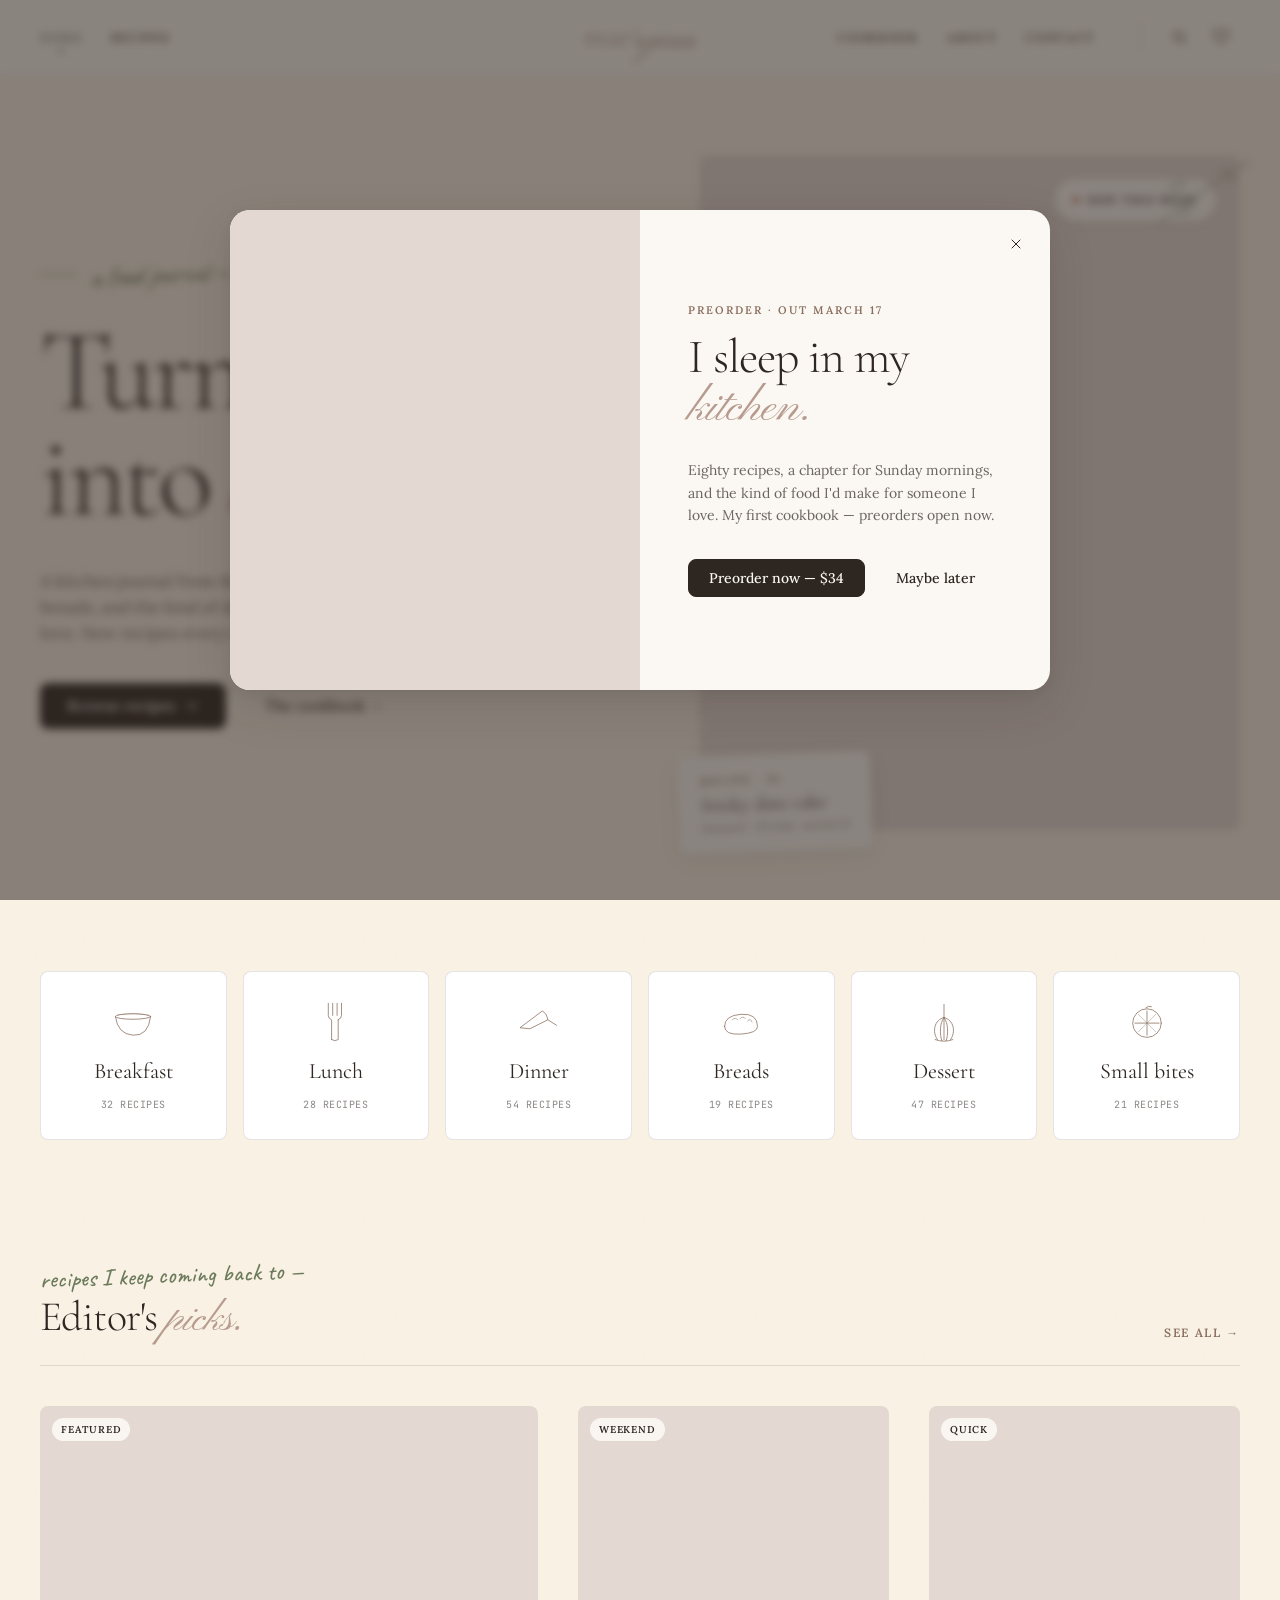
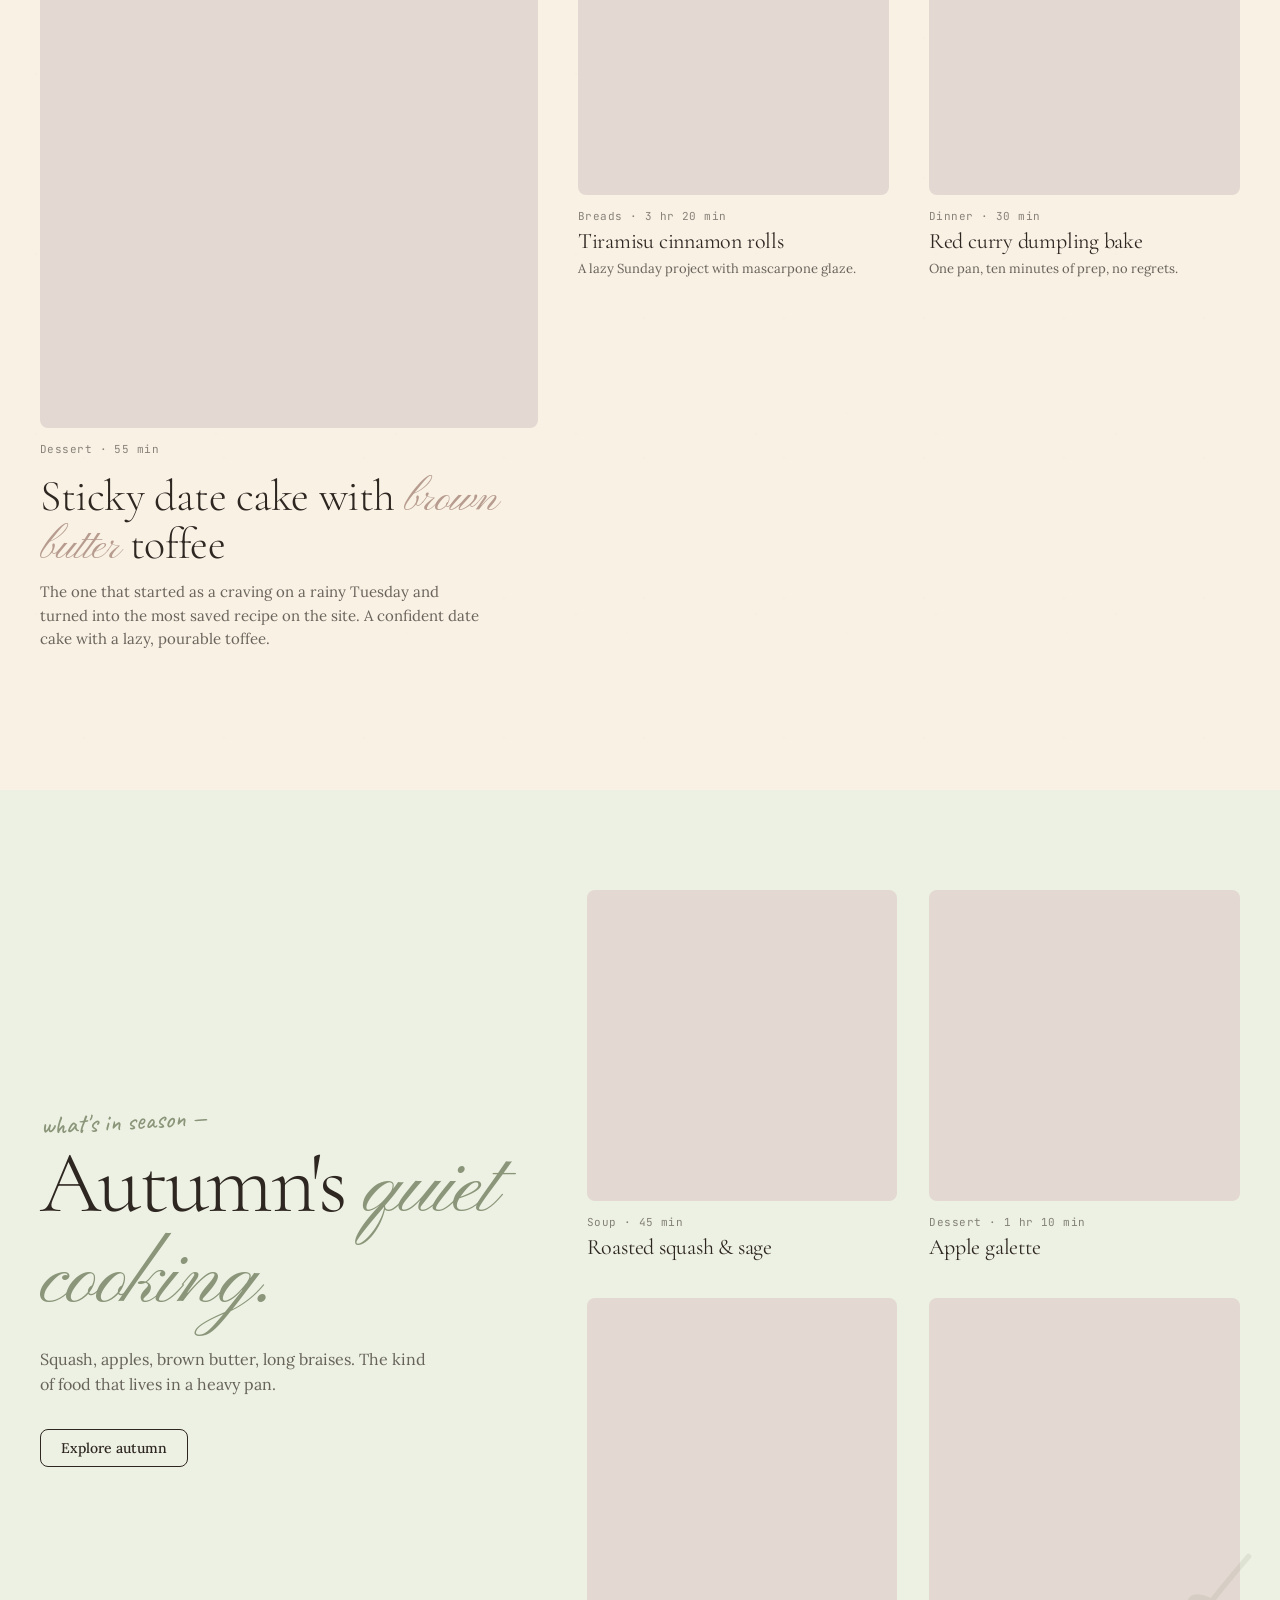
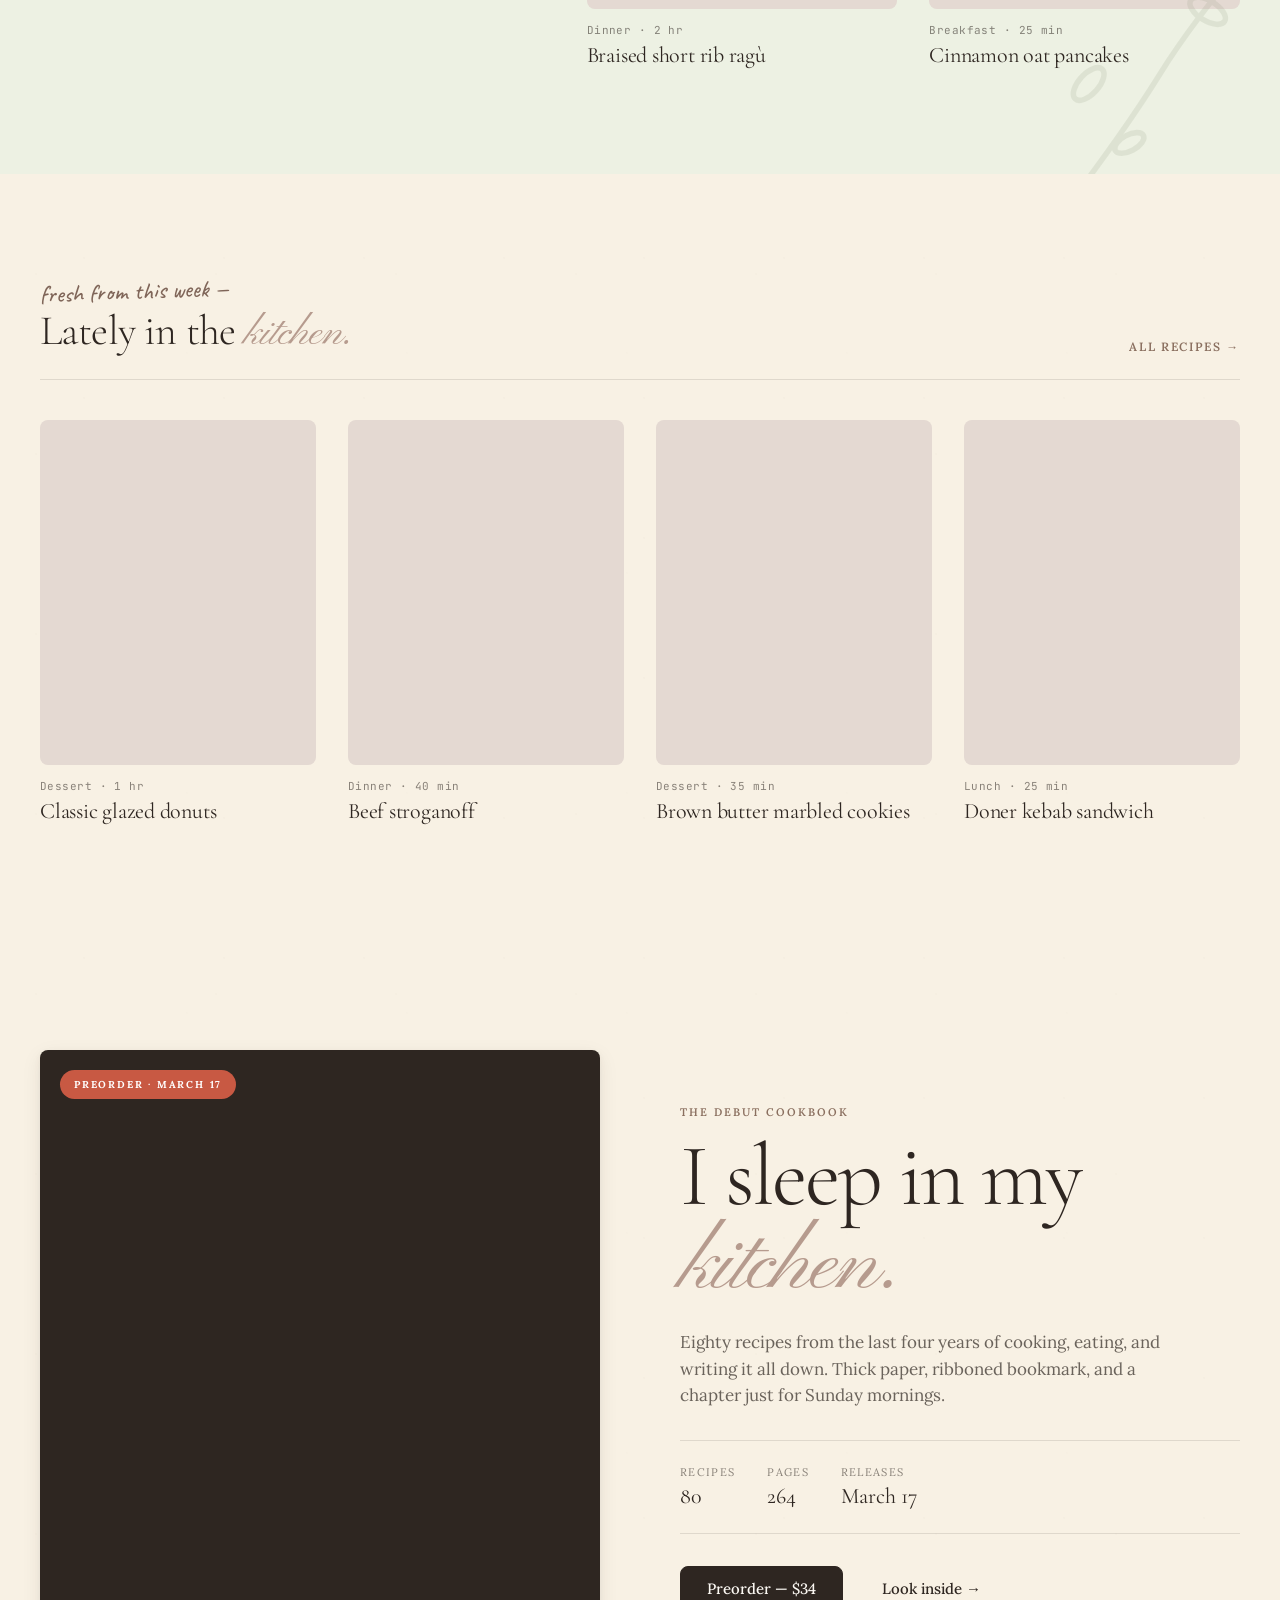
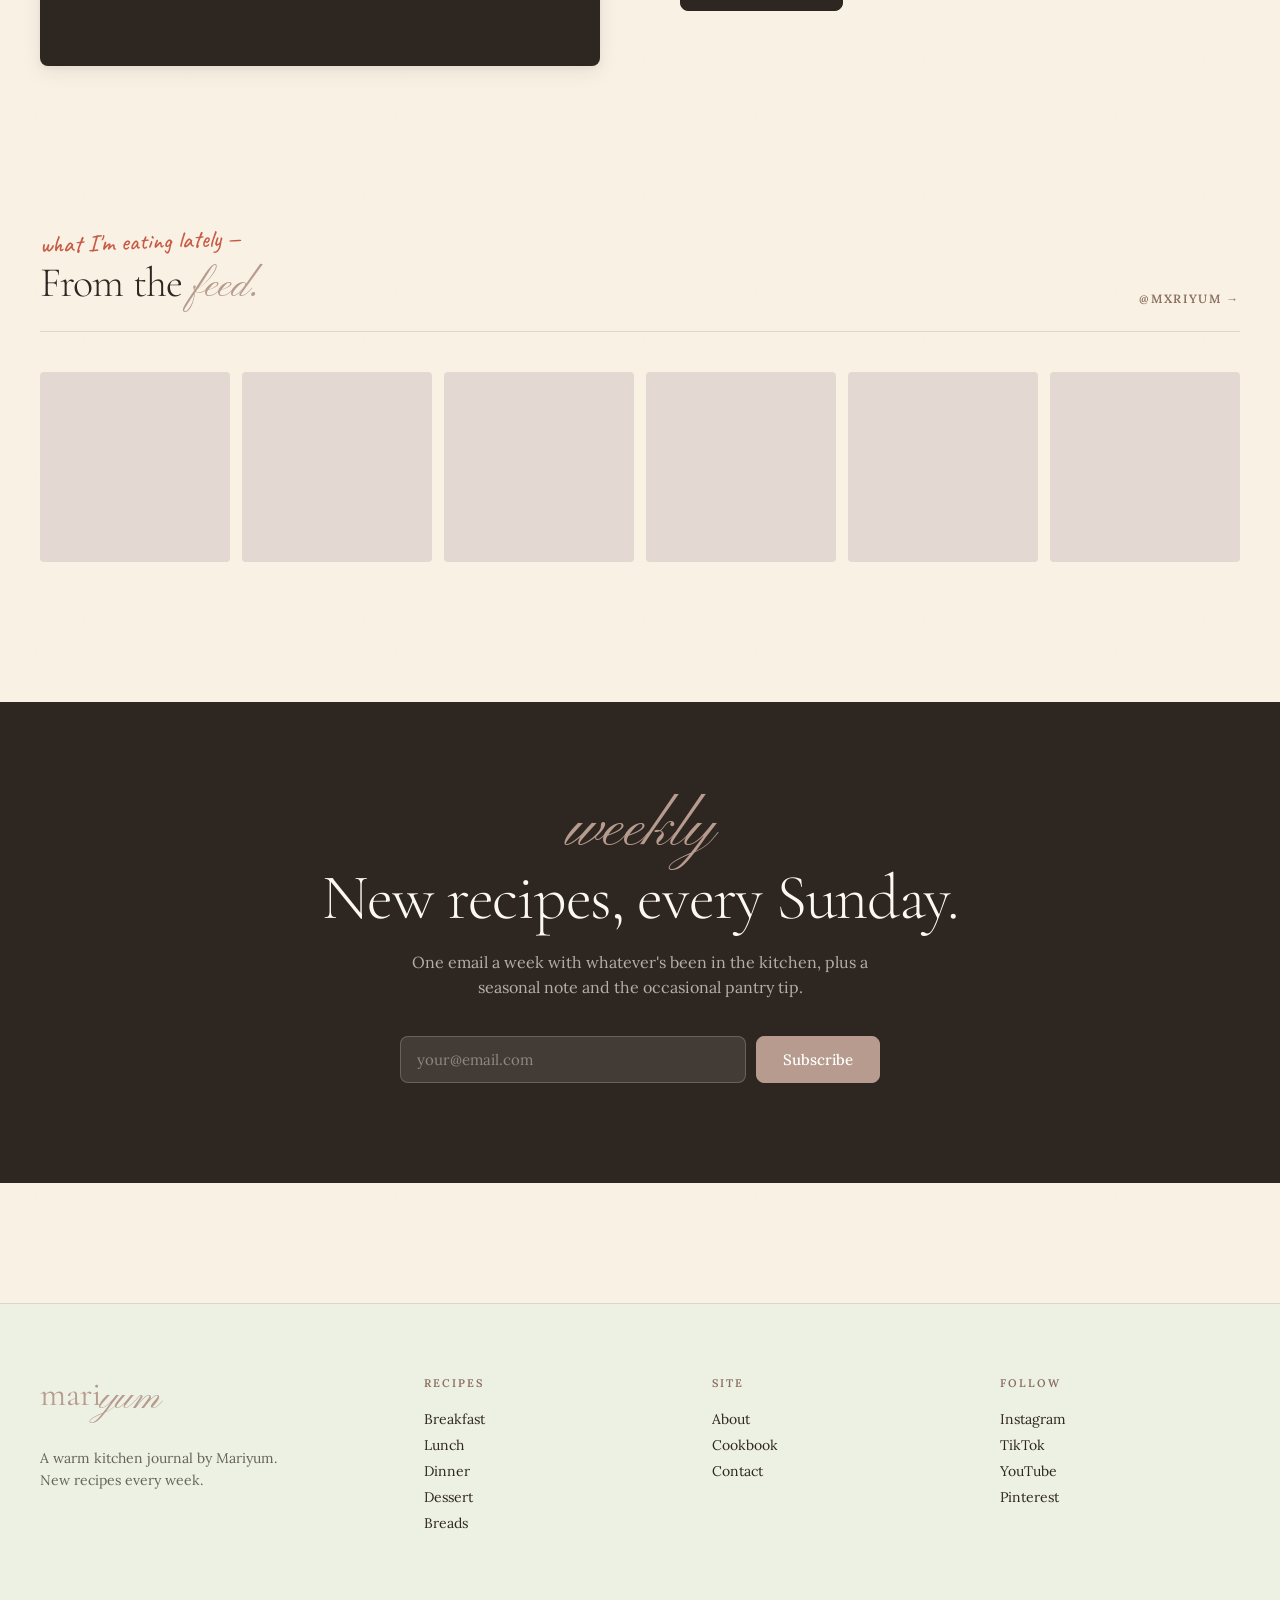
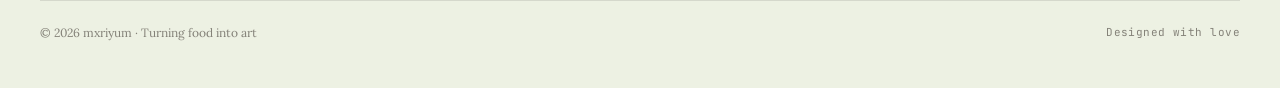
==== commit 66adae9e: "mobile responsive nav + layout" ====
--- a/index.html
+++ b/index.html
@@ -215,8 +215,21 @@
         <button class="icon-btn" aria-label="Save"><svg viewBox="0 0 24 24" fill="none" stroke="currentColor" stroke-width="1.5" stroke-linecap="round" stroke-linejoin="round"><path d="M20.8 4.6a5 5 0 00-7.1 0L12 6.4 10.3 4.6a5 5 0 00-7.1 7.1L12 20.5l8.8-8.8a5 5 0 000-7.1z"/></svg></button>
       </span>
     </div>
+    <button class="nav-burger" aria-label="Menu" aria-expanded="false"><span></span><span></span><span></span></button>
   </div>
 </nav>
+<div class="mobile-drawer" role="dialog" aria-label="Menu">
+  <a href="index.html">Home</a>
+  <a href="Browse.html">Recipes</a>
+  <a href="Cookbook.html">Cookbook</a>
+  <a href="About.html">About</a>
+  <a href="Contact.html">Contact</a>
+  <div class="drawer-foot">
+    <a href="https://instagram.com/mxriyum">Instagram</a>
+    <a href="#">TikTok</a>
+    <a href="#">Pinterest</a>
+  </div>
+</div>
 
 <!-- SKETCHES -->
 <svg xmlns="http://www.w3.org/2000/svg" style="display:none">
--- a/site.css
+++ b/site.css
@@ -74,7 +74,7 @@
 /* ─── TOP NAV ─── */
 .nav {
   position: sticky; top: 0; z-index: 50;
-  background: rgba(248, 241, 228, 0.94);
+  background: rgba(251, 248, 243, 0.96);
   backdrop-filter: saturate(1.2) blur(12px);
   -webkit-backdrop-filter: saturate(1.2) blur(12px);
   border-bottom: 1px solid var(--rule);
@@ -93,6 +93,55 @@
 .nav-center { justify-self: center; }
 .nav .logo { font-size: 32px; }
 .nav-icons { display: inline-flex; gap: 4px; margin-left: 18px; padding-left: 18px; border-left: 1px solid var(--rule); }
+
+/* ─── MOBILE NAV (hamburger + drawer) ─── */
+.nav-burger {
+  display: none;
+  width: 40px; height: 40px;
+  background: transparent; border: none; padding: 0;
+  cursor: pointer; color: var(--ink);
+  position: relative;
+  justify-self: end;
+}
+.nav-burger span {
+  position: absolute; left: 10px; right: 10px; height: 1.5px;
+  background: currentColor; border-radius: 2px;
+  transition: transform 0.25s, opacity 0.2s, top 0.25s;
+}
+.nav-burger span:nth-child(1) { top: 14px; }
+.nav-burger span:nth-child(2) { top: 20px; }
+.nav-burger span:nth-child(3) { top: 26px; }
+.nav-burger.open span:nth-child(1) { top: 20px; transform: rotate(45deg); }
+.nav-burger.open span:nth-child(2) { opacity: 0; }
+.nav-burger.open span:nth-child(3) { top: 20px; transform: rotate(-45deg); }
+
+.mobile-drawer {
+  position: fixed; inset: 0; z-index: 60;
+  background: rgba(248, 241, 228, 0.98);
+  backdrop-filter: blur(8px);
+  display: flex; flex-direction: column;
+  align-items: center; justify-content: center;
+  gap: 8px;
+  opacity: 0; pointer-events: none;
+  transition: opacity 0.25s;
+}
+.mobile-drawer.open { opacity: 1; pointer-events: auto; }
+.mobile-drawer a {
+  font-family: 'Cormorant Garamond', serif;
+  font-size: 36px;
+  font-weight: 300;
+  color: var(--ink);
+  text-decoration: none;
+  padding: 12px 24px;
+  letter-spacing: -0.01em;
+}
+.mobile-drawer a.active { color: var(--sage-deep); font-style: italic; font-family: 'Pinyon Script', cursive; font-size: 44px; }
+.mobile-drawer .drawer-foot {
+  position: absolute; bottom: 48px; left: 0; right: 0;
+  display: flex; justify-content: center; gap: 14px;
+  font-size: 12px; letter-spacing: 0.14em; text-transform: uppercase; color: var(--muted);
+}
+.mobile-drawer .drawer-foot a { font-family: 'Lora', serif; font-size: 12px; padding: 4px 8px; letter-spacing: 0.14em; }
 .nav-link {
   font-size: 12px; font-weight: 500;
   color: var(--ink);
@@ -252,6 +301,35 @@
   .modal-body { padding: 32px 24px; }
 }
 
+/* ─── GLOBAL MOBILE ─── */
+@media (max-width: 820px) {
+  /* Nav: hide desktop links, show hamburger right of centered logo */
+  .nav-inner { padding: 14px 20px; grid-template-columns: 1fr auto 1fr; gap: 16px; }
+  .nav .logo { font-size: 26px; }
+  .nav-links-left, .nav-links-right { display: none; }
+  .nav-burger { display: block; }
+
+  /* Section heads */
+  .section-head { flex-direction: column; align-items: flex-start; gap: 8px; }
+  .section-head h2 { font-size: 32px; }
+  .section-head .link { font-size: 11px; }
+
+  /* Footer */
+  .site-footer { padding: 56px 24px 32px; margin-top: 64px; }
+  .footer-inner { grid-template-columns: 1fr 1fr; gap: 32px; }
+  .footer-bottom { flex-direction: column; gap: 8px; align-items: flex-start; margin-top: 40px; }
+
+  /* Buttons */
+  .btn { font-size: 14px; padding: 12px 18px; }
+  .btn.lg { font-size: 14px; padding: 13px 22px; }
+}
+
+@media (max-width: 480px) {
+  .nav-inner { padding: 12px 16px; }
+  .nav .logo { font-size: 24px; }
+  .section-head h2 { font-size: 28px; }
+}
+
 /* ─── Sketch (SVG) helpers ─── */
 .sketch { color: var(--walnut); display: inline-block; }
 .sketch svg { display: block; }
